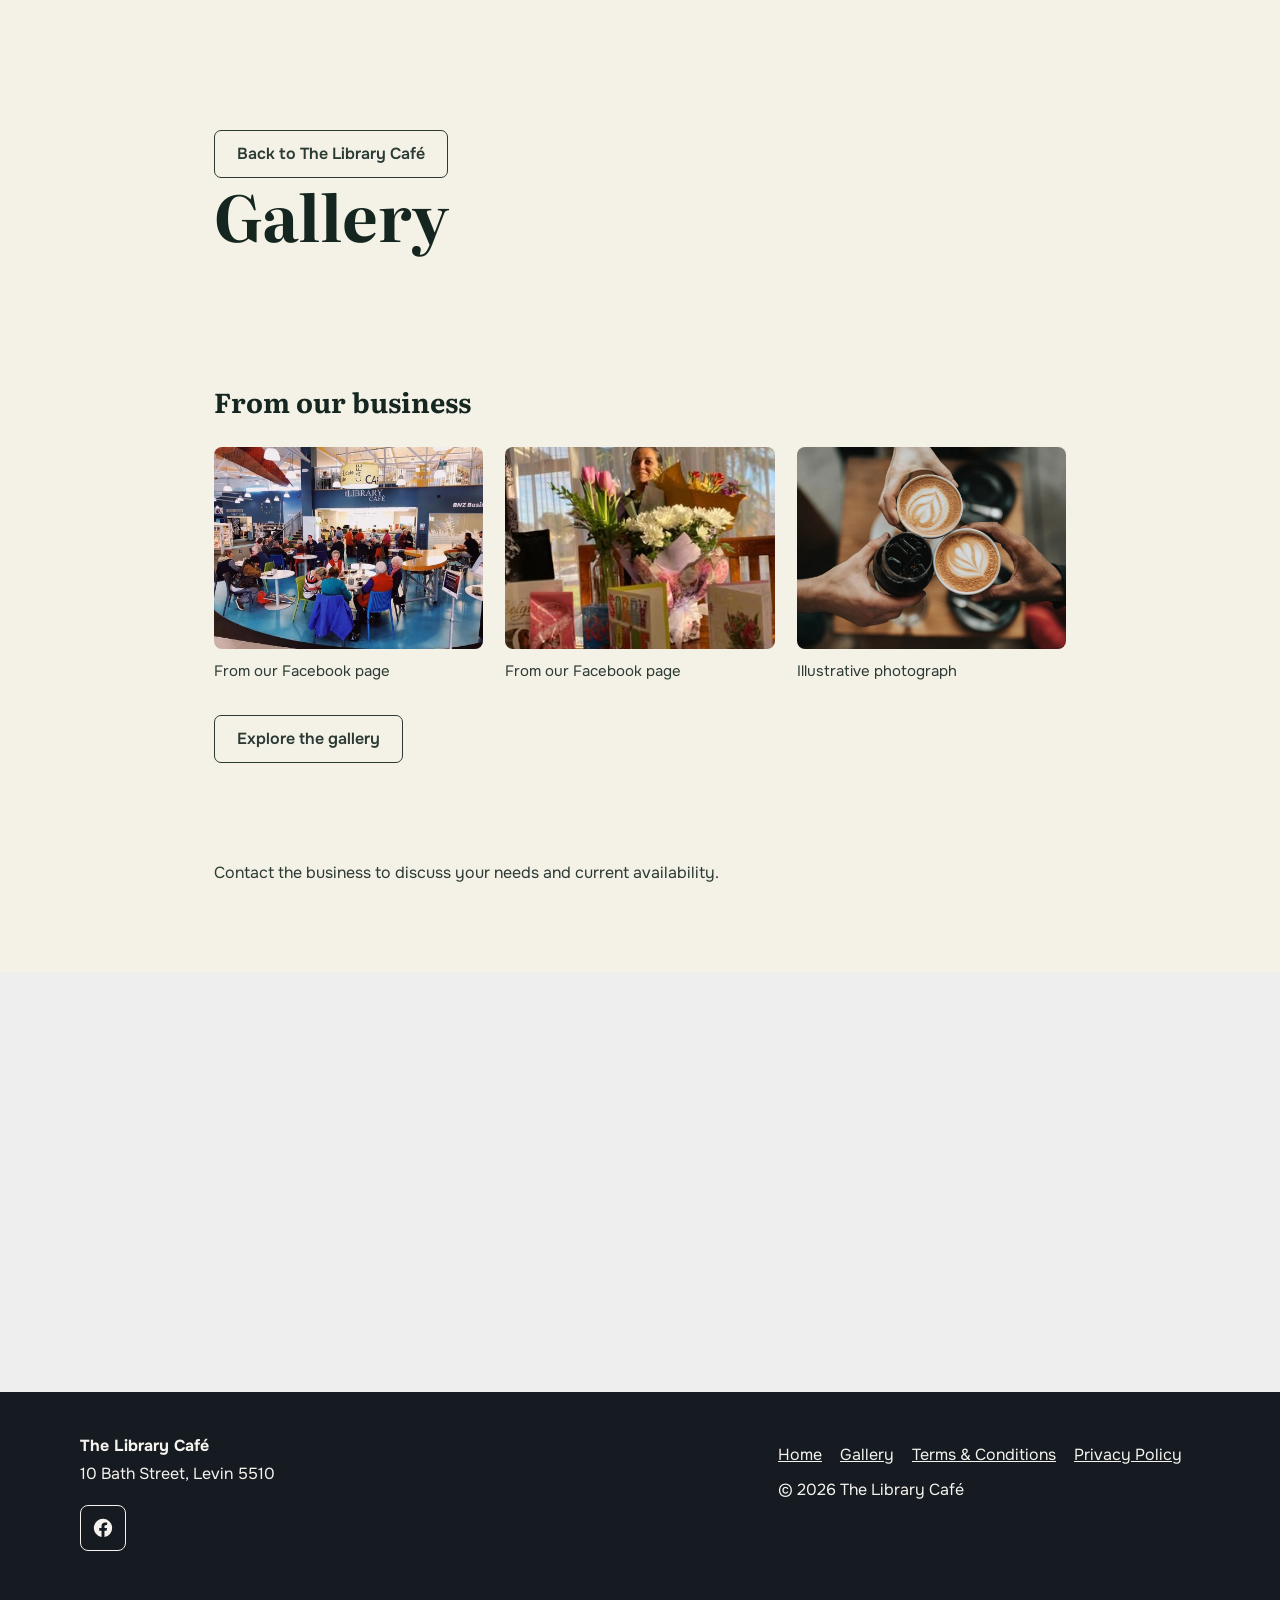
==== gallery.html @ 0cfc3287 "Refine website with verified reviews, local imagery and mobile checks" ====
<!DOCTYPE html>
<html lang="en-NZ"><head>
<meta charset="utf-8"/>
<meta content="width=device-width, initial-scale=1" name="viewport"/>
<title>Gallery | The Library Café</title>
<meta content="The Library Cafe inside Te Takere, 10 Bath Street, Levin. Espresso coffee, cabinet food, roast meals and a good place to catch up, Monday to Friday." name="description"/>
<meta content="The Library Cafe | Cafe, Levin" property="og:title"/>
<meta content="Espresso coffee, cabinet food and hot lunches inside Te Takere, in the heart of Levin's town centre." property="og:description"/>
<meta content="website" property="og:type"/>
<meta content="img/hero-coffee.jpg" property="og:image"/>
<link href="data:image/svg+xml,%3Csvg xmlns='http://www.w3.org/2000/svg' viewBox='0 0 64 64'%3E%3Crect width='64' height='64' rx='14' fill='%231d3b30'/%3E%3Ctext x='32' y='45' font-family='Georgia,serif' font-size='38' fill='%23c98f2d' text-anchor='middle'%3EL%3C/text%3E%3C/svg%3E" rel="icon"/>
<link href="https://fonts.googleapis.com" rel="preconnect"/>
<link crossorigin="" href="https://fonts.gstatic.com" rel="preconnect"/>
<link href="https://fonts.googleapis.com/css2?family=Literata:opsz,wght@7..72,400;7..72,500;7..72,600;7..72,700&amp;family=Onest:wght@400;500;600;700&amp;display=swap" rel="stylesheet"/>
<link href="styles.css" rel="stylesheet"/></head><body><main class="verified-legal"><a class="verified-button" href="index.html">Back to The Library Café</a><h1>Gallery</h1><section class="verified-section verified-gallery" id="gallery"><div class="verified-wrap"><h2>From our business</h2><div class="verified-grid"><figure><img alt="The Library Café — business photograph" decoding="async" height="718" loading="lazy" sizes="(max-width: 767px) 100vw, 50vw" src="img/business-1.jpg" srcset="img/business-1-480.webp 480w, img/business-1-960.webp 960w, img/business-1.jpg 960w" width="960"/><figcaption>From our Facebook page</figcaption></figure><figure><img alt="The Library Café — business photograph" decoding="async" height="315" loading="lazy" src="img/business-4.jpg" width="315"/><figcaption>From our Facebook page</figcaption></figure><figure><img alt="The Library Café — service illustration" decoding="async" height="900" loading="lazy" sizes="(max-width: 767px) 100vw, 50vw" src="img/card-espresso.jpg" srcset="img/card-espresso-480.webp 480w, img/card-espresso-960.webp 960w, img/card-espresso.jpg 1200w" width="1200"/><figcaption>Illustrative photograph</figcaption></figure></div><a class="verified-button" href="gallery.html">Explore the gallery</a></div></section><p>Contact the business to discuss your needs and current availability.</p></main><section aria-label="Business location" class="verified-map"><div class="verified-wrap"><iframe allowfullscreen="" loading="lazy" referrerpolicy="no-referrer-when-downgrade" src="https://www.google.com/maps?q=The%20Library%20Caf%C3%A9%2010%20Bath%20Street%2C%20Levin%205510&amp;output=embed" title="Map of The Library Café, 10 Bath Street, Levin 5510"></iframe></div></section><footer class="verified-footer"><div class="verified-wrap"><div><strong>The Library Café</strong><p>10 Bath Street, Levin 5510</p><div class="verified-socials"><a aria-label="The Library Café on Facebook" href="https://www.facebook.com/thelibrarycafelevin/" rel="noopener" target="_blank"><svg aria-hidden="true" fill="currentColor" viewBox="0 0 24 24"><path d="M22 12a10 10 0 1 0-11.6 9.9v-7H7.9V12h2.5V9.8c0-2.5 1.5-3.9 3.8-3.9 1.1 0 2.3.2 2.3.2v2.5h-1.3c-1.2 0-1.6.8-1.6 1.6V12h2.8l-.5 2.9h-2.3v7A10 10 0 0 0 22 12Z"></path></svg></a></div></div><div><a href="index.html">Home</a><a href="gallery.html">Gallery</a><a href="/terms.html">Terms &amp; Conditions</a><a href="/privacy.html">Privacy Policy</a><p>© 2026 The Library Café</p></div></div></footer><script defer="" src="site.js"></script></body></html>
---- styles.css ----
:root{
  --ink:#14261f;
  --pine:#1d3b30;
  --pine-2:#24493c;
  --bone:#f4f1e7;
  --card:#fbf9f2;
  --amber:#c98f2d;
  --amber-bright:#e8b658;
  --amber-deep:#8a5f16;
  --text:#2b3a33;
  --text-soft:#5c6b63;
  --on-dark:#ece9dc;
  --on-dark-soft:#b9c2b9;
  --line:rgba(29,59,48,.14);
  --line-dark:rgba(236,233,220,.16);
  --radius:14px;
  --ease:cubic-bezier(.16,1,.3,1);
}
*{margin:0;padding:0;box-sizing:border-box}
html{scroll-behavior:smooth}
body{font-family:'Onest',sans-serif;color:var(--text);background:var(--bone);line-height:1.7;font-size:16px;overflow-x:hidden}
img{max-width:100%;display:block;image-orientation:from-image}
h1,h2,h3{font-family:'Literata',serif;color:var(--ink);line-height:1.15}
a{color:inherit}
::selection{background:var(--amber);color:var(--ink)}
:focus-visible{outline:2px solid var(--amber);outline-offset:3px}

/* Intro overlay */
#intro{position:fixed;inset:0;background:var(--pine);z-index:200;display:flex;align-items:center;justify-content:center;transition:opacity .7s var(--ease),visibility .7s}
#intro.gone{opacity:0;visibility:hidden}
#intro .mark{font-family:'Literata',serif;color:var(--on-dark);font-size:1.5rem;letter-spacing:.02em;opacity:0;animation:introIn 1s var(--ease) .15s forwards}
#intro .mark em{font-style:italic;color:var(--amber-bright)}
@keyframes introIn{from{opacity:0;transform:translateY(14px)}to{opacity:1;transform:translateY(0)}}

/* Nav */
header{position:fixed;top:0;left:0;right:0;z-index:100;background:rgba(20,38,31,.82);backdrop-filter:blur(12px);-webkit-backdrop-filter:blur(12px);border-bottom:1px solid var(--line-dark)}
.nav{max-width:1160px;margin:0 auto;padding:0 20px;height:68px;display:flex;align-items:center;justify-content:space-between;gap:16px}
.logo{font-family:'Literata',serif;font-weight:600;font-size:1.18rem;color:var(--on-dark);text-decoration:none;letter-spacing:.01em;white-space:nowrap}
.logo em{font-style:italic;color:var(--amber-bright)}
.nav-links{display:flex;align-items:center;gap:26px;list-style:none}
.nav-links a{color:var(--on-dark-soft);text-decoration:none;font-size:.92rem;font-weight:500;transition:color .25s}
.nav-links a:hover{color:#fff}
.nav-phone{display:inline-flex;align-items:center;gap:8px;height:40px;padding:0 16px;border:1px solid var(--line-dark);border-radius:999px;color:var(--on-dark);text-decoration:none;font-weight:600;font-size:.9rem;line-height:1;transition:background .25s,border-color .25s}
.nav-phone:hover{background:var(--amber);border-color:var(--amber);color:var(--ink)}
.nav-phone svg{width:15px;height:15px;flex:none}
#menu-btn{display:none;background:none;border:1px solid var(--line-dark);border-radius:10px;width:44px;height:44px;color:var(--on-dark);cursor:pointer;align-items:center;justify-content:center}
#menu-btn svg{width:20px;height:20px}
#mobile-menu{display:none;background:rgba(20,38,31,.97);border-top:1px solid var(--line-dark);padding:10px 20px 22px}
#mobile-menu.open{display:block}
#mobile-menu a{display:block;padding:13px 4px;color:var(--on-dark);text-decoration:none;font-weight:500;border-bottom:1px solid var(--line-dark)}
#mobile-menu .m-call{margin-top:16px;display:flex;align-items:center;justify-content:center;gap:9px;background:var(--amber);color:var(--ink);border-radius:999px;height:48px;font-weight:700;border-bottom:none}
#mobile-menu .m-call svg{width:16px;height:16px}

/* Hero */
.hero{position:relative;min-height:100dvh;background:var(--pine);display:flex;align-items:center;overflow:hidden}
.hero-slides{position:absolute;inset:0}
.hero-slide{position:absolute;inset:0;background-size:cover;background-position:center;opacity:0;transition:opacity 1.6s ease}
.hero-slide.on{opacity:1}
.hero-scrim{position:absolute;inset:0;background:linear-gradient(180deg,rgba(20,38,31,.72) 0%,rgba(20,38,31,.5) 45%,rgba(20,38,31,.78) 100%)}
.hero-inner{position:relative;z-index:2;max-width:1160px;margin:0 auto;padding:120px 20px 70px;width:100%}
.hero-eyebrow{display:inline-flex;align-items:center;gap:9px;color:var(--amber-bright);font-size:.82rem;font-weight:700;letter-spacing:.14em;text-transform:uppercase;margin-bottom:20px}
.hero-eyebrow svg{width:14px;height:14px}
.hero h1{font-size:clamp(2.5rem,6vw,4.1rem);color:#fff;font-weight:600;max-width:15ch;margin-bottom:20px}
.hero h1 em{font-style:italic;color:var(--amber-bright);line-height:1.15;display:inline-block;padding-bottom:.08em}
.hero p{color:var(--on-dark);max-width:44ch;font-size:1.08rem;margin-bottom:32px}
.hero-ctas{display:flex;gap:14px;flex-wrap:wrap;margin-bottom:40px}
.btn{display:inline-flex;align-items:center;justify-content:center;gap:9px;height:52px;padding:0 28px;border-radius:999px;font-weight:700;font-size:.98rem;text-decoration:none;line-height:1;transition:transform .25s var(--ease),background .25s,color .25s;cursor:pointer;border:none;font-family:inherit}
.btn svg{width:16px;height:16px;flex:none}
.btn:active{transform:scale(.98)}
.btn-amber{background:var(--amber);color:var(--ink)}
.btn-amber:hover{background:#d89c38}
.btn-ghost{background:rgba(236,233,220,.1);color:#fff;border:1px solid rgba(236,233,220,.4);backdrop-filter:blur(6px)}
.btn-ghost:hover{background:rgba(236,233,220,.2)}
.hero-review{max-width:430px;background:rgba(20,38,31,.6);border:1px solid rgba(236,233,220,.22);border-radius:var(--radius);padding:18px 22px;backdrop-filter:blur(10px);-webkit-backdrop-filter:blur(10px)}
.hero-review .stars{color:var(--amber);display:flex;gap:3px;margin-bottom:8px}
.hero-review .stars svg{width:15px;height:15px}
.hq{min-height:76px}
.hq blockquote{color:var(--on-dark);font-size:.95rem;line-height:1.55;font-style:italic;transition:opacity .5s ease}
.hq cite{display:block;margin-top:7px;color:#cfd6cc;font-size:.82rem;font-style:normal;font-weight:600}
.hq .tag{display:inline-block;margin-left:8px;font-size:.74rem;font-weight:700;letter-spacing:.06em;text-transform:uppercase;color:var(--amber-bright);border:1px solid rgba(226,172,69,.55);border-radius:999px;padding:1px 8px;vertical-align:1px}

/* Sections */
section{padding:96px 0}
.wrap{max-width:1160px;margin:0 auto;padding:0 20px}
.sec-head{max-width:640px;margin-bottom:52px}
.sec-head h2{font-size:clamp(1.9rem,4vw,2.7rem);font-weight:600;margin-bottom:14px}
.sec-head p{color:var(--text-soft);font-size:1.04rem}
.reveal{opacity:0;transform:translateY(26px);transition:opacity .8s var(--ease),transform .8s var(--ease)}
.reveal.in{opacity:1;transform:none}

/* Services */
.svc-grid{display:grid;grid-template-columns:repeat(3,1fr);gap:26px}
.svc{background:var(--card);border:1px solid var(--line);border-radius:var(--radius);overflow:hidden;transition:transform .35s var(--ease),box-shadow .35s var(--ease)}
.svc:hover{transform:translateY(-6px);box-shadow:0 18px 40px -18px rgba(29,59,48,.35)}
.svc-img{aspect-ratio:4/3;overflow:hidden}
.svc-img img{width:100%;height:100%;object-fit:cover;filter:saturate(.85) contrast(1.05);transition:transform .6s var(--ease)}
.svc:hover .svc-img img{transform:scale(1.05)}
.svc-body{padding:22px 24px 26px}
.svc-label{display:inline-flex;align-items:center;gap:7px;font-size:.72rem;font-weight:700;letter-spacing:.13em;text-transform:uppercase;color:var(--amber-deep);margin-bottom:9px}
.svc-label svg{width:14px;height:14px}
.svc h3{font-size:1.22rem;font-weight:600;margin-bottom:8px}
.svc p{color:var(--text-soft);font-size:.94rem;line-height:1.65}

/* About */
.about{background:var(--card);border-top:1px solid var(--line);border-bottom:1px solid var(--line)}
.about-grid{display:grid;grid-template-columns:1fr 1fr;gap:60px;align-items:center}
.about-photo{position:relative}
.about-photo img{aspect-ratio:4/3;object-fit:cover;width:100%;border-radius:var(--radius);filter:saturate(.85) contrast(1.05)}
.about-tag{position:absolute;left:18px;bottom:18px;background:var(--pine);color:var(--on-dark);font-size:.8rem;font-weight:600;padding:9px 16px;border-radius:10px;letter-spacing:.03em}
.about-copy h2{font-size:clamp(1.9rem,4vw,2.6rem);font-weight:600;margin-bottom:18px}
.about-copy p{color:var(--text-soft);margin-bottom:16px}
.about-list{list-style:none;margin-top:24px;display:grid;gap:13px}
.about-list li{display:flex;gap:12px;align-items:flex-start;font-weight:600;color:var(--ink)}
.about-list svg{width:20px;height:20px;color:var(--amber-deep);flex:none;margin-top:3px}

/* Crew */
.crew{background:var(--pine)}
.crew .sec-head h2{color:#fff}
.crew .sec-head p{color:var(--on-dark-soft)}
.crew-badge{display:inline-block;font-size:.74rem;font-weight:700;letter-spacing:.12em;text-transform:uppercase;color:var(--amber-bright);border:1px solid rgba(226,172,69,.5);border-radius:999px;padding:4px 13px;margin-bottom:16px}
.crew-grid{display:grid;grid-template-columns:repeat(3,1fr);gap:26px}
.crew-card{background:var(--pine-2);border:1px solid var(--line-dark);border-radius:var(--radius);padding:34px 26px;text-align:center;transition:transform .35s var(--ease)}
.crew-card:hover{transform:translateY(-5px)}
.avatar{width:84px;height:84px;border-radius:50%;background:var(--ink);border:2px solid var(--amber);color:var(--amber-bright);font-family:'Literata',serif;font-size:1.5rem;font-weight:600;display:flex;align-items:center;justify-content:center;margin:0 auto 18px}
.crew-card h3{color:#fff;font-size:1.12rem;font-weight:600;margin-bottom:8px}
.crew-card p{color:var(--on-dark-soft);font-size:.92rem;line-height:1.6}

/* Reviews */
.rev-grid{display:grid;grid-template-columns:repeat(3,1fr);gap:26px;margin-bottom:40px}
.rev-card{background:var(--card);border:1px solid var(--line);border-radius:var(--radius);padding:28px;display:flex;flex-direction:column;gap:14px}
.rev-card .stars{color:var(--amber-deep);display:flex;gap:3px}
.rev-card .stars svg{width:16px;height:16px}
.rev-card blockquote{font-size:.97rem;line-height:1.65;color:var(--text);flex:1}
.rev-meta{display:flex;align-items:center;justify-content:space-between;gap:10px}
.rev-meta strong{color:var(--ink);font-size:.92rem}
.rev-meta span{font-size:.74rem;font-weight:700;letter-spacing:.06em;text-transform:uppercase;color:var(--amber-deep);border:1px solid rgba(138,95,22,.4);border-radius:999px;padding:2px 10px;white-space:nowrap}
.rev-cta{text-align:center}
.btn-pine{background:var(--pine);color:var(--on-dark)}
.btn-pine:hover{background:var(--pine-2)}

/* Review banner */
.banner{background:var(--ink);padding:70px 0}
.banner-inner{display:flex;align-items:center;justify-content:space-between;gap:30px;flex-wrap:wrap}
.banner h2{color:#fff;font-size:clamp(1.5rem,3.4vw,2.1rem);font-weight:600;max-width:24ch}
.banner h2 em{font-style:italic;color:var(--amber)}

/* Contact */
.contact-card{background:var(--card);border:1px solid var(--line);border-radius:calc(var(--radius) + 4px);overflow:hidden;display:grid;grid-template-columns:1fr 1fr;box-shadow:0 24px 60px -30px rgba(29,59,48,.3)}
.contact-map iframe{width:100%;height:100%;min-height:420px;border:0;display:block}
.contact-info{padding:40px 40px 44px;display:flex;flex-direction:column;gap:14px}
.contact-info h2{font-size:1.8rem;font-weight:600;margin-bottom:4px}
.contact-info>p{color:var(--text-soft);margin-bottom:8px}
.contact-btns{display:grid;gap:12px;margin-bottom:12px}
.contact-btns .btn{width:100%}
.c-row{display:flex;gap:13px;align-items:flex-start;font-size:.94rem;color:var(--text)}
.c-row svg{width:18px;height:18px;color:var(--amber-deep);flex:none;margin-top:4px}
.c-row strong{display:block;color:var(--ink);font-size:.86rem}
.c-row a{text-decoration:none;color:var(--text)}
.c-row a:hover{color:var(--amber-deep)}
.socials{display:flex;gap:12px;margin-top:10px}
.socials a{width:44px;height:44px;border:1px solid var(--line);border-radius:12px;display:flex;align-items:center;justify-content:center;color:var(--pine);transition:background .25s,color .25s,border-color .25s}
.socials a:hover{background:var(--pine);color:var(--on-dark);border-color:var(--pine)}
.socials svg{width:19px;height:19px}

/* Footer */
footer{background:var(--ink);color:var(--on-dark-soft);padding:56px 0 34px}
.foot-grid{display:flex;justify-content:space-between;gap:30px;flex-wrap:wrap;align-items:flex-start;margin-bottom:36px}
.foot-brand .logo{font-size:1.3rem}
.foot-brand p{max-width:34ch;font-size:.92rem;margin-top:12px}
.foot-links{display:flex;gap:26px;list-style:none;flex-wrap:wrap}
.foot-links a{color:var(--on-dark-soft);text-decoration:none;font-size:.92rem;transition:color .25s}
.foot-links a:hover{color:#fff}
footer .socials a{border-color:var(--line-dark);color:var(--on-dark)}
footer .socials a:hover{background:var(--amber);color:var(--ink);border-color:var(--amber)}
.foot-base{border-top:1px solid var(--line-dark);padding-top:22px;display:flex;justify-content:space-between;gap:14px;flex-wrap:wrap;font-size:.84rem}
.foot-base a{color:var(--on-dark-soft)}

/* Responsive */
@media (max-width:960px){
  .svc-grid,.crew-grid,.rev-grid{grid-template-columns:repeat(2,1fr)}
  .about-grid{gap:40px}
}
@media (max-width:768px){
  .nav-links{display:none}
  #menu-btn{display:flex}
  .nav-phone{display:none}
  .about-grid,.contact-card{grid-template-columns:1fr}
  .contact-map{order:2}
  .contact-map iframe{min-height:300px}
  .contact-info{order:1;padding:30px 24px 34px}
  section{padding:70px 0}
}
@media (max-width:600px){
  .svc-grid,.crew-grid,.rev-grid{grid-template-columns:1fr}
  .hero-inner{padding:110px 20px 60px}
  .hero-ctas .btn{width:100%}
  .banner-inner{justify-content:center;text-align:center}
}
@media (prefers-reduced-motion:reduce){
  html{scroll-behavior:auto}
  *,*::before,*::after{animation-duration:.01ms !important;transition-duration:.01ms !important}
  .reveal{opacity:1;transform:none}
}

/* Verified content and accessible responsive refinements */
html{scroll-padding-top:90px}body{font-size:16px}img{max-width:100%;border-radius:8px}a,button{touch-action:manipulation}a:focus-visible,button:focus-visible,[tabindex]:focus-visible{outline:3px solid #deaa53;outline-offset:5px}.reveal{opacity:1!important;transform:none!important}.hero{background:#151b20;animation:pageEnter .8s ease both}.hero h1{max-width:22ch}.hero .verified-rating{display:inline-flex;gap:10px;flex-wrap:wrap;align-items:center;margin-top:22px;padding:13px 16px;color:white;background:#1119;border:1px solid #fff5;backdrop-filter:blur(12px);border-radius:10px;text-decoration:none;font-size:16px;max-width:100%}.verified-stars{display:flex;gap:3px;color:#bd852b}.verified-stars svg{width:18px;height:18px;flex:none}.hero .verified-stars{color:#ffd080}.verified-section{padding:80px 24px;background:#f5f3ee;color:#202620}.verified-wrap{max-width:1120px;margin:auto}.verified-section h2{font-size:clamp(2rem,5vw,3.2rem);margin:0 0 16px}.verified-section p{margin:12px 0;line-height:1.7}.verified-grid{display:grid;grid-template-columns:repeat(3,minmax(0,1fr));gap:22px;margin:30px 0}.verified-card{background:white;color:#232323;border:1px solid #20262022;border-radius:10px;padding:26px;min-width:0}.verified-card blockquote{margin:20px 0;font-size:18px;line-height:1.6}.verified-card small{display:block;font-size:14px;color:#555;margin-top:5px}.verified-actions{display:flex;gap:12px;flex-wrap:wrap}.verified-button{display:inline-flex;align-items:center;justify-content:center;min-height:48px;padding:12px 22px;border:1px solid currentColor;border-radius:7px;text-decoration:none;font-weight:600;line-height:1.4;max-width:100%;text-align:center}.verified-button.primary{background:#242c29;color:white;border-color:#242c29}.verified-socials{display:flex;flex-wrap:wrap;gap:12px;margin:18px 0}.verified-socials a{width:46px;height:46px;display:flex;align-items:center;justify-content:center;border:1px solid currentColor;border-radius:8px}.verified-socials svg{width:22px;height:22px}.verified-gallery img{width:100%;height:auto;aspect-ratio:4/3;object-fit:cover;display:block}.verified-gallery figure{margin:0;min-width:0}.verified-gallery figcaption{font-size:15px;margin-top:10px}.verified-map{padding:24px;background:#eee}.verified-map iframe{display:block;width:100%;height:360px;border:0;border-radius:12px}.verified-legal{max-width:900px;margin:auto;padding:130px 24px 70px;min-height:65vh}.verified-legal h1{font-size:clamp(2.3rem,7vw,4rem);margin:0 0 24px}.verified-legal h2{font-size:1.7rem;margin:30px 0 12px}.verified-legal p{margin:16px 0}.verified-footer{padding:40px 24px;background:#151b20;color:#f5f3ee}.verified-footer .verified-wrap{display:flex;justify-content:space-between;flex-wrap:wrap;gap:24px}.verified-footer a{display:inline-flex;align-items:center;min-height:44px;margin-right:18px}.verified-footer .verified-socials a{margin:0}.verified-footer p{max-width:42ch}.slide-control{position:absolute;bottom:16px;right:20px;z-index:4;min-height:44px;padding:8px 14px;background:#111a;border:1px solid #fff7;border-radius:6px;color:white;font:inherit}.hero-slide img,.hero .slides img{border-radius:0;width:100%;height:100%;object-fit:cover}.hero-slide{transition:opacity 1.2s ease!important}.hero .hero-bg{background:none!important}.hero .hero-bg img{position:absolute;inset:0;width:100%;height:100%;object-fit:cover;border-radius:0;opacity:0;transition:opacity 1.2s}.hero .hero-bg img.on{opacity:1}.hero .hero-bg:after{content:'';position:absolute;inset:0;background:#10101999}.service-card>img{width:100%;aspect-ratio:3/2;object-fit:cover;margin-bottom:18px}.verified-logo{width:80px;height:80px;object-fit:contain;margin-bottom:18px}.nav-call{min-width:44px;min-height:44px}button{min-width:44px;min-height:44px}.verified-mobile-call{display:none}@keyframes pageEnter{from{opacity:0;transform:translateY(12px)}to{opacity:1;transform:none}}@media(max-width:767px){.verified-grid{grid-template-columns:1fr}.verified-section{padding:56px 20px}.hero h1{font-size:clamp(2.1rem,9vw,3rem)!important;line-height:1.08!important}.hero{min-height:760px!important;padding-top:0!important}.hero-content,.hero-inner,.hero-in{padding-top:110px!important;padding-bottom:90px!important}.hero p{font-size:16px!important}.hero .verified-rating{margin-top:16px}.hero-grid{grid-template-columns:1fr!important}.verified-map{padding:20px}.verified-mobile-call{display:inline-flex;align-items:center;justify-content:center;min-height:44px;padding:8px 12px;text-decoration:none;font-weight:600}.hero-scroll{display:none}.verified-actions .verified-button{width:100%}.hero-ctas,.hero-actions,.cta-row{gap:10px!important}.hero .btn,.hero .btn-primary,.hero .btn-outline{min-height:46px!important;padding:12px 16px!important}.hero .lead,.hero .lede,.hero .hero-sub{margin:14px 0 20px!important}}@media(prefers-reduced-motion:reduce){*,*:before,*:after{animation:none!important;transition:none!important;scroll-behavior:auto!important}#intro{display:none!important}}

.verified-mobile-call{color:inherit}.hero .verified-rating{line-height:1.5} .verified-legal>.verified-section{padding-left:0;padding-right:0} .verified-legal .verified-grid{grid-template-columns:repeat(auto-fit,minmax(min(100%,220px),1fr))}

.verified-mobile-call{color:#fff;background:#202b26;border-radius:6px;white-space:nowrap}.verified-legal{animation:pageEnter .8s ease both}.verified-legal section{background:transparent;color:inherit}.verified-footer a{overflow-wrap:anywhere}.verified-map{padding-top:30px;padding-bottom:30px}#intro{animation:hideIntro 0s 1.4s forwards}@keyframes hideIntro{to{visibility:hidden;opacity:0}}
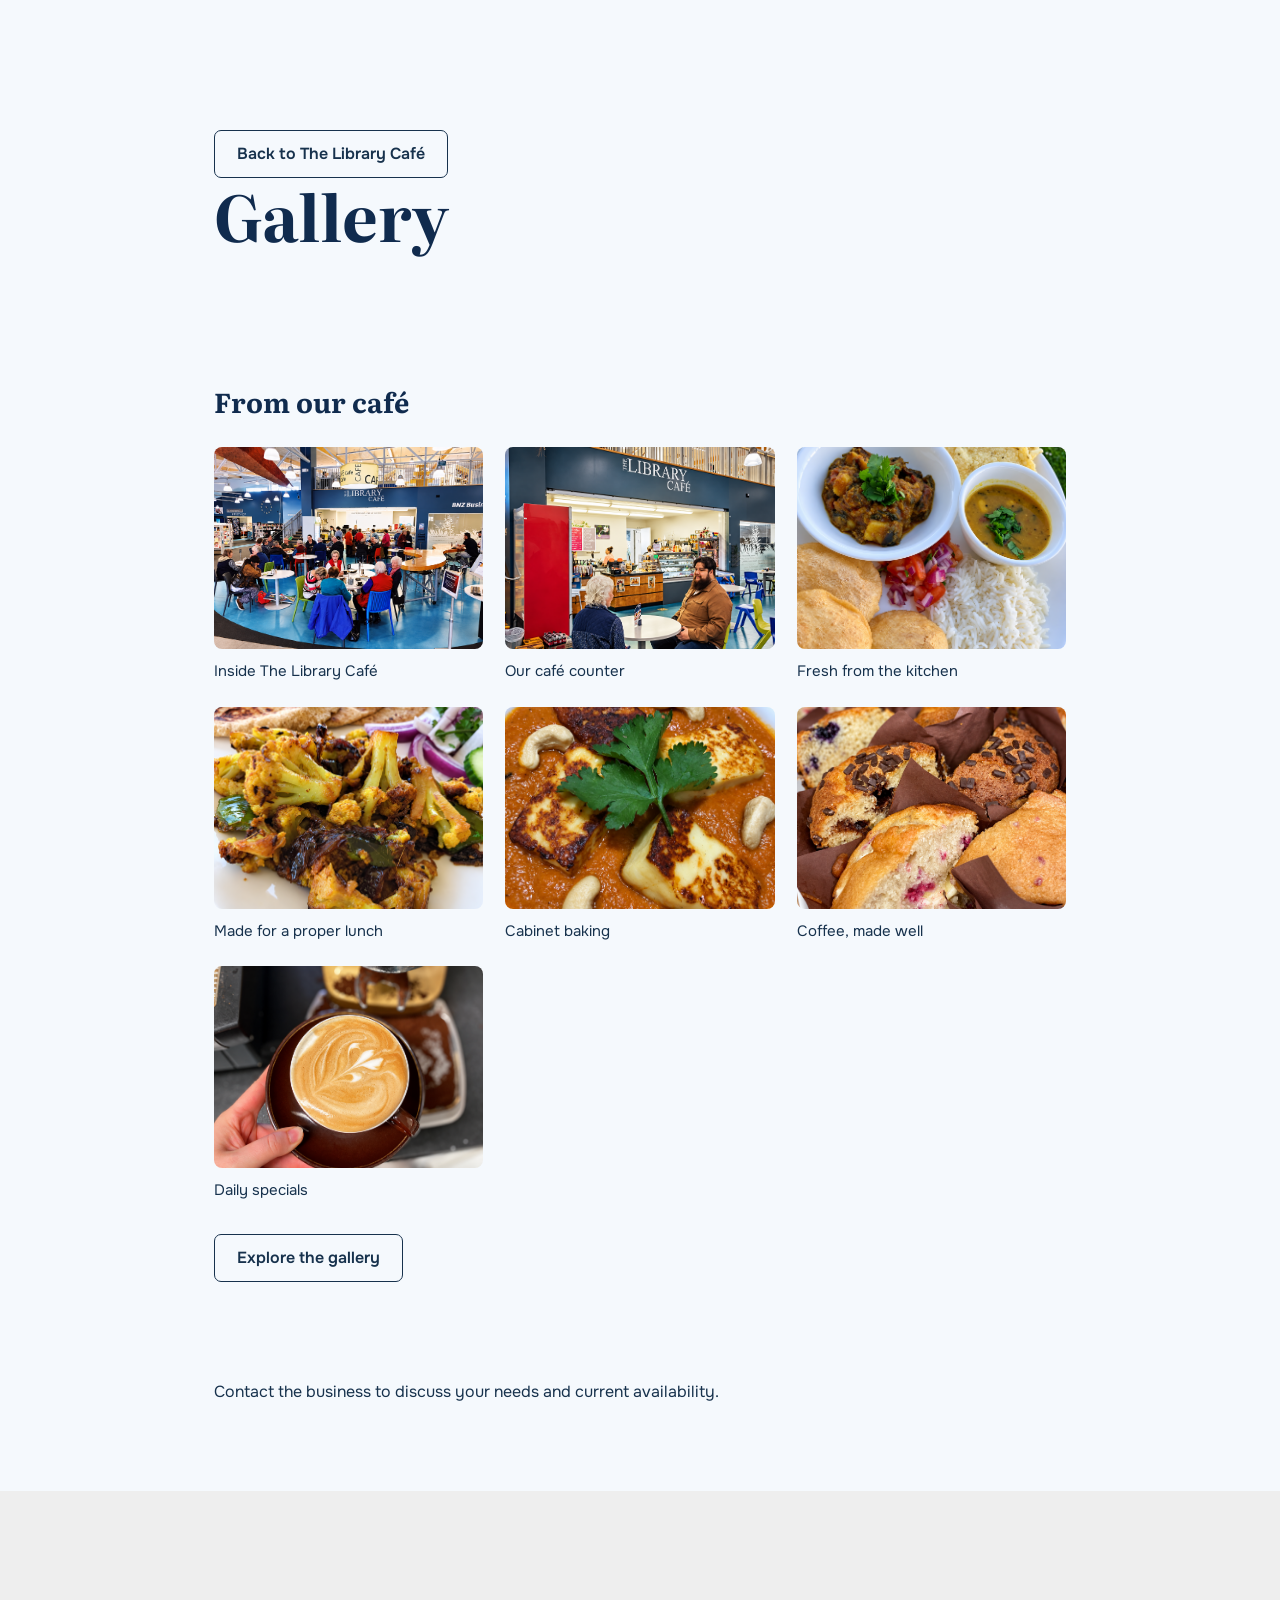
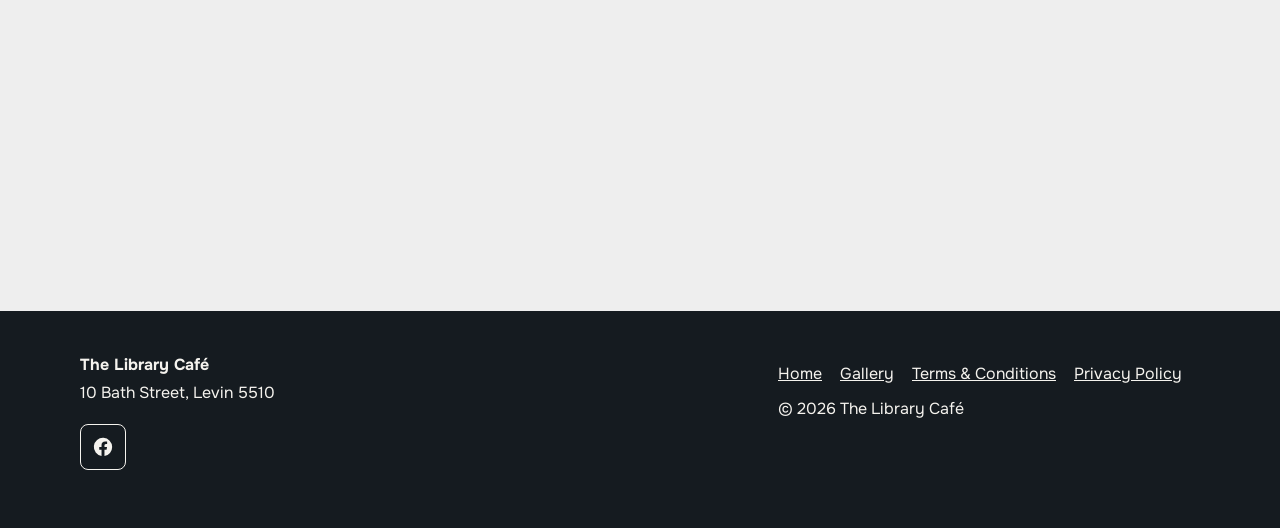
==== commit f761c446: "Backup sync: local changes Co-Authored-By: Claude Opus 5.5 <noreply@anthropic.com>" ====
--- a/gallery.html
+++ b/gallery.html
@@ -7,9 +7,9 @@
 <meta content="The Library Cafe | Cafe, Levin" property="og:title"/>
 <meta content="Espresso coffee, cabinet food and hot lunches inside Te Takere, in the heart of Levin's town centre." property="og:description"/>
 <meta content="website" property="og:type"/>
-<meta content="img/hero-coffee.jpg" property="og:image"/>
+<meta content="img/coffee-latte.jpg" property="og:image"/>
 <link href="data:image/svg+xml,%3Csvg xmlns='http://www.w3.org/2000/svg' viewBox='0 0 64 64'%3E%3Crect width='64' height='64' rx='14' fill='%231d3b30'/%3E%3Ctext x='32' y='45' font-family='Georgia,serif' font-size='38' fill='%23c98f2d' text-anchor='middle'%3EL%3C/text%3E%3C/svg%3E" rel="icon"/>
 <link href="https://fonts.googleapis.com" rel="preconnect"/>
 <link crossorigin="" href="https://fonts.gstatic.com" rel="preconnect"/>
 <link href="https://fonts.googleapis.com/css2?family=Literata:opsz,wght@7..72,400;7..72,500;7..72,600;7..72,700&amp;family=Onest:wght@400;500;600;700&amp;display=swap" rel="stylesheet"/>
-<link href="styles.css" rel="stylesheet"/></head><body><main class="verified-legal"><a class="verified-button" href="index.html">Back to The Library Café</a><h1>Gallery</h1><section class="verified-section verified-gallery" id="gallery"><div class="verified-wrap"><h2>From our business</h2><div class="verified-grid"><figure><img alt="The Library Café — business photograph" decoding="async" height="718" loading="lazy" sizes="(max-width: 767px) 100vw, 50vw" src="img/business-1.jpg" srcset="img/business-1-480.webp 480w, img/business-1-960.webp 960w, img/business-1.jpg 960w" width="960"/><figcaption>From our Facebook page</figcaption></figure><figure><img alt="The Library Café — business photograph" decoding="async" height="315" loading="lazy" src="img/business-4.jpg" width="315"/><figcaption>From our Facebook page</figcaption></figure><figure><img alt="The Library Café — service illustration" decoding="async" height="900" loading="lazy" sizes="(max-width: 767px) 100vw, 50vw" src="img/card-espresso.jpg" srcset="img/card-espresso-480.webp 480w, img/card-espresso-960.webp 960w, img/card-espresso.jpg 1200w" width="1200"/><figcaption>Illustrative photograph</figcaption></figure></div><a class="verified-button" href="gallery.html">Explore the gallery</a></div></section><p>Contact the business to discuss your needs and current availability.</p></main><section aria-label="Business location" class="verified-map"><div class="verified-wrap"><iframe allowfullscreen="" loading="lazy" referrerpolicy="no-referrer-when-downgrade" src="https://www.google.com/maps?q=The%20Library%20Caf%C3%A9%2010%20Bath%20Street%2C%20Levin%205510&amp;output=embed" title="Map of The Library Café, 10 Bath Street, Levin 5510"></iframe></div></section><footer class="verified-footer"><div class="verified-wrap"><div><strong>The Library Café</strong><p>10 Bath Street, Levin 5510</p><div class="verified-socials"><a aria-label="The Library Café on Facebook" href="https://www.facebook.com/thelibrarycafelevin/" rel="noopener" target="_blank"><svg aria-hidden="true" fill="currentColor" viewBox="0 0 24 24"><path d="M22 12a10 10 0 1 0-11.6 9.9v-7H7.9V12h2.5V9.8c0-2.5 1.5-3.9 3.8-3.9 1.1 0 2.3.2 2.3.2v2.5h-1.3c-1.2 0-1.6.8-1.6 1.6V12h2.8l-.5 2.9h-2.3v7A10 10 0 0 0 22 12Z"></path></svg></a></div></div><div><a href="index.html">Home</a><a href="gallery.html">Gallery</a><a href="/terms.html">Terms &amp; Conditions</a><a href="/privacy.html">Privacy Policy</a><p>© 2026 The Library Café</p></div></div></footer><script defer="" src="site.js"></script></body></html>+<link href="styles.css" rel="stylesheet"/></head><body><main class="verified-legal"><a class="verified-button" href="index.html">Back to The Library Café</a><h1>Gallery</h1><section class="verified-section verified-gallery" id="gallery"><div class="verified-wrap"><h2>From our café</h2><div class="verified-grid"><figure><img alt="The Library Café dining area" loading="lazy" src="img/cafe-interior.jpg"/><figcaption>Inside The Library Café</figcaption></figure><figure><img alt="The Library Café counter and seating" loading="lazy" src="img/cafe-counter.jpg"/><figcaption>Our café counter</figcaption></figure><figure><img alt="Freshly prepared café dish" loading="lazy" src="img/dish-curry.jpg"/><figcaption>Fresh from the kitchen</figcaption></figure><figure><img alt="Café meal with roasted vegetables" loading="lazy" src="img/dish-roast.jpg"/><figcaption>Made for a proper lunch</figcaption></figure><figure><img alt="Fresh baked goods" loading="lazy" src="img/baked-goods.jpg"/><figcaption>Cabinet baking</figcaption></figure><figure><img alt="Latte coffee" loading="lazy" src="img/coffee-latte.jpg"/><figcaption>Coffee, made well</figcaption></figure><figure><img alt="Café dish with paneer and cashews" loading="lazy" src="img/dish-paneer.jpg"/><figcaption>Daily specials</figcaption></figure></div><a class="verified-button" href="gallery.html">Explore the gallery</a></div></section><p>Contact the business to discuss your needs and current availability.</p></main><section aria-label="Business location" class="verified-map"><div class="verified-wrap"><iframe allowfullscreen="" loading="lazy" referrerpolicy="no-referrer-when-downgrade" src="https://www.google.com/maps?q=The%20Library%20Caf%C3%A9%2010%20Bath%20Street%2C%20Levin%205510&amp;output=embed" title="Map of The Library Café, 10 Bath Street, Levin 5510"></iframe></div></section><footer class="verified-footer"><div class="verified-wrap"><div><strong>The Library Café</strong><p>10 Bath Street, Levin 5510</p><div class="verified-socials"><a aria-label="The Library Café on Facebook" href="https://www.facebook.com/thelibrarycafelevin/" rel="noopener" target="_blank"><svg aria-hidden="true" fill="currentColor" viewBox="0 0 24 24"><path d="M22 12a10 10 0 1 0-11.6 9.9v-7H7.9V12h2.5V9.8c0-2.5 1.5-3.9 3.8-3.9 1.1 0 2.3.2 2.3.2v2.5h-1.3c-1.2 0-1.6.8-1.6 1.6V12h2.8l-.5 2.9h-2.3v7A10 10 0 0 0 22 12Z"></path></svg></a></div></div><div><a href="index.html">Home</a><a href="gallery.html">Gallery</a><a href="/terms.html">Terms &amp; Conditions</a><a href="/privacy.html">Privacy Policy</a><p>© 2026 The Library Café</p></div></div></footer><script defer="" src="site.js"></script></body></html>
--- a/styles.css
+++ b/styles.css
@@ -1,18 +1,20 @@
+/* Let responsive CSS determine image height instead of HTML pixel dimensions. */
+img{height:auto}
 
 :root{
-  --ink:#14261f;
-  --pine:#1d3b30;
-  --pine-2:#24493c;
-  --bone:#f4f1e7;
-  --card:#fbf9f2;
-  --amber:#c98f2d;
-  --amber-bright:#e8b658;
-  --amber-deep:#8a5f16;
-  --text:#2b3a33;
-  --text-soft:#5c6b63;
-  --on-dark:#ece9dc;
-  --on-dark-soft:#b9c2b9;
-  --line:rgba(29,59,48,.14);
+  --ink:#102b4e;
+  --pine:#174c7a;
+  --pine-2:#1f5f91;
+  --bone:#f5f9fd;
+  --card:#ffffff;
+  --amber:#2d79b7;
+  --amber-bright:#9ed3ff;
+  --amber-deep:#1c5f93;
+  --text:#17324d;
+  --text-soft:#4f6f8c;
+  --on-dark:#eaf4ff;
+  --on-dark-soft:#aec5d8;
+  --line:rgba(23,76,122,.14);
   --line-dark:rgba(236,233,220,.16);
   --radius:14px;
   --ease:cubic-bezier(.16,1,.3,1);
@@ -34,7 +36,7 @@
 @keyframes introIn{from{opacity:0;transform:translateY(14px)}to{opacity:1;transform:translateY(0)}}
 
 /* Nav */
-header{position:fixed;top:0;left:0;right:0;z-index:100;background:rgba(20,38,31,.82);backdrop-filter:blur(12px);-webkit-backdrop-filter:blur(12px);border-bottom:1px solid var(--line-dark)}
+header{position:fixed;top:0;left:0;right:0;z-index:100;background:rgba(16,43,78,.82);backdrop-filter:blur(12px);-webkit-backdrop-filter:blur(12px);border-bottom:1px solid var(--line-dark)}
 .nav{max-width:1160px;margin:0 auto;padding:0 20px;height:68px;display:flex;align-items:center;justify-content:space-between;gap:16px}
 .logo{font-family:'Literata',serif;font-weight:600;font-size:1.18rem;color:var(--on-dark);text-decoration:none;letter-spacing:.01em;white-space:nowrap}
 .logo em{font-style:italic;color:var(--amber-bright)}
@@ -46,7 +48,7 @@
 .nav-phone svg{width:15px;height:15px;flex:none}
 #menu-btn{display:none;background:none;border:1px solid var(--line-dark);border-radius:10px;width:44px;height:44px;color:var(--on-dark);cursor:pointer;align-items:center;justify-content:center}
 #menu-btn svg{width:20px;height:20px}
-#mobile-menu{display:none;background:rgba(20,38,31,.97);border-top:1px solid var(--line-dark);padding:10px 20px 22px}
+#mobile-menu{display:none;background:rgba(16,43,78,.97);border-top:1px solid var(--line-dark);padding:10px 20px 22px}
 #mobile-menu.open{display:block}
 #mobile-menu a{display:block;padding:13px 4px;color:var(--on-dark);text-decoration:none;font-weight:500;border-bottom:1px solid var(--line-dark)}
 #mobile-menu .m-call{margin-top:16px;display:flex;align-items:center;justify-content:center;gap:9px;background:var(--amber);color:var(--ink);border-radius:999px;height:48px;font-weight:700;border-bottom:none}
@@ -57,7 +59,7 @@
 .hero-slides{position:absolute;inset:0}
 .hero-slide{position:absolute;inset:0;background-size:cover;background-position:center;opacity:0;transition:opacity 1.6s ease}
 .hero-slide.on{opacity:1}
-.hero-scrim{position:absolute;inset:0;background:linear-gradient(180deg,rgba(20,38,31,.72) 0%,rgba(20,38,31,.5) 45%,rgba(20,38,31,.78) 100%)}
+.hero-scrim{position:absolute;inset:0;background:linear-gradient(180deg,rgba(16,43,78,.72) 0%,rgba(16,43,78,.5) 45%,rgba(16,43,78,.78) 100%)}
 .hero-inner{position:relative;z-index:2;max-width:1160px;margin:0 auto;padding:120px 20px 70px;width:100%}
 .hero-eyebrow{display:inline-flex;align-items:center;gap:9px;color:var(--amber-bright);font-size:.82rem;font-weight:700;letter-spacing:.14em;text-transform:uppercase;margin-bottom:20px}
 .hero-eyebrow svg{width:14px;height:14px}
@@ -69,16 +71,16 @@
 .btn svg{width:16px;height:16px;flex:none}
 .btn:active{transform:scale(.98)}
 .btn-amber{background:var(--amber);color:var(--ink)}
-.btn-amber:hover{background:#d89c38}
+.btn-amber:hover{background:#4d93ca}
 .btn-ghost{background:rgba(236,233,220,.1);color:#fff;border:1px solid rgba(236,233,220,.4);backdrop-filter:blur(6px)}
 .btn-ghost:hover{background:rgba(236,233,220,.2)}
-.hero-review{max-width:430px;background:rgba(20,38,31,.6);border:1px solid rgba(236,233,220,.22);border-radius:var(--radius);padding:18px 22px;backdrop-filter:blur(10px);-webkit-backdrop-filter:blur(10px)}
+.hero-review{max-width:430px;background:rgba(16,43,78,.6);border:1px solid rgba(236,233,220,.22);border-radius:var(--radius);padding:18px 22px;backdrop-filter:blur(10px);-webkit-backdrop-filter:blur(10px)}
 .hero-review .stars{color:var(--amber);display:flex;gap:3px;margin-bottom:8px}
 .hero-review .stars svg{width:15px;height:15px}
 .hq{min-height:76px}
 .hq blockquote{color:var(--on-dark);font-size:.95rem;line-height:1.55;font-style:italic;transition:opacity .5s ease}
 .hq cite{display:block;margin-top:7px;color:#cfd6cc;font-size:.82rem;font-style:normal;font-weight:600}
-.hq .tag{display:inline-block;margin-left:8px;font-size:.74rem;font-weight:700;letter-spacing:.06em;text-transform:uppercase;color:var(--amber-bright);border:1px solid rgba(226,172,69,.55);border-radius:999px;padding:1px 8px;vertical-align:1px}
+.hq .tag{display:inline-block;margin-left:8px;font-size:.74rem;font-weight:700;letter-spacing:.06em;text-transform:uppercase;color:var(--amber-bright);border:1px solid rgba(158,211,255,.55);border-radius:999px;padding:1px 8px;vertical-align:1px}
 
 /* Sections */
 section{padding:96px 0}
@@ -92,7 +94,7 @@
 /* Services */
 .svc-grid{display:grid;grid-template-columns:repeat(3,1fr);gap:26px}
 .svc{background:var(--card);border:1px solid var(--line);border-radius:var(--radius);overflow:hidden;transition:transform .35s var(--ease),box-shadow .35s var(--ease)}
-.svc:hover{transform:translateY(-6px);box-shadow:0 18px 40px -18px rgba(29,59,48,.35)}
+.svc:hover{transform:translateY(-6px);box-shadow:0 18px 40px -18px rgba(23,76,122,.35)}
 .svc-img{aspect-ratio:4/3;overflow:hidden}
 .svc-img img{width:100%;height:100%;object-fit:cover;filter:saturate(.85) contrast(1.05);transition:transform .6s var(--ease)}
 .svc:hover .svc-img img{transform:scale(1.05)}
@@ -118,7 +120,7 @@
 .crew{background:var(--pine)}
 .crew .sec-head h2{color:#fff}
 .crew .sec-head p{color:var(--on-dark-soft)}
-.crew-badge{display:inline-block;font-size:.74rem;font-weight:700;letter-spacing:.12em;text-transform:uppercase;color:var(--amber-bright);border:1px solid rgba(226,172,69,.5);border-radius:999px;padding:4px 13px;margin-bottom:16px}
+.crew-badge{display:inline-block;font-size:.74rem;font-weight:700;letter-spacing:.12em;text-transform:uppercase;color:var(--amber-bright);border:1px solid rgba(158,211,255,.5);border-radius:999px;padding:4px 13px;margin-bottom:16px}
 .crew-grid{display:grid;grid-template-columns:repeat(3,1fr);gap:26px}
 .crew-card{background:var(--pine-2);border:1px solid var(--line-dark);border-radius:var(--radius);padding:34px 26px;text-align:center;transition:transform .35s var(--ease)}
 .crew-card:hover{transform:translateY(-5px)}
@@ -146,7 +148,7 @@
 .banner h2 em{font-style:italic;color:var(--amber)}
 
 /* Contact */
-.contact-card{background:var(--card);border:1px solid var(--line);border-radius:calc(var(--radius) + 4px);overflow:hidden;display:grid;grid-template-columns:1fr 1fr;box-shadow:0 24px 60px -30px rgba(29,59,48,.3)}
+.contact-card{background:var(--card);border:1px solid var(--line);border-radius:calc(var(--radius) + 4px);overflow:hidden;display:grid;grid-template-columns:1fr 1fr;box-shadow:0 24px 60px -30px rgba(23,76,122,.3)}
 .contact-map iframe{width:100%;height:100%;min-height:420px;border:0;display:block}
 .contact-info{padding:40px 40px 44px;display:flex;flex-direction:column;gap:14px}
 .contact-info h2{font-size:1.8rem;font-weight:600;margin-bottom:4px}
@@ -204,8 +206,18 @@
 }
 
 /* Verified content and accessible responsive refinements */
-html{scroll-padding-top:90px}body{font-size:16px}img{max-width:100%;border-radius:8px}a,button{touch-action:manipulation}a:focus-visible,button:focus-visible,[tabindex]:focus-visible{outline:3px solid #deaa53;outline-offset:5px}.reveal{opacity:1!important;transform:none!important}.hero{background:#151b20;animation:pageEnter .8s ease both}.hero h1{max-width:22ch}.hero .verified-rating{display:inline-flex;gap:10px;flex-wrap:wrap;align-items:center;margin-top:22px;padding:13px 16px;color:white;background:#1119;border:1px solid #fff5;backdrop-filter:blur(12px);border-radius:10px;text-decoration:none;font-size:16px;max-width:100%}.verified-stars{display:flex;gap:3px;color:#bd852b}.verified-stars svg{width:18px;height:18px;flex:none}.hero .verified-stars{color:#ffd080}.verified-section{padding:80px 24px;background:#f5f3ee;color:#202620}.verified-wrap{max-width:1120px;margin:auto}.verified-section h2{font-size:clamp(2rem,5vw,3.2rem);margin:0 0 16px}.verified-section p{margin:12px 0;line-height:1.7}.verified-grid{display:grid;grid-template-columns:repeat(3,minmax(0,1fr));gap:22px;margin:30px 0}.verified-card{background:white;color:#232323;border:1px solid #20262022;border-radius:10px;padding:26px;min-width:0}.verified-card blockquote{margin:20px 0;font-size:18px;line-height:1.6}.verified-card small{display:block;font-size:14px;color:#555;margin-top:5px}.verified-actions{display:flex;gap:12px;flex-wrap:wrap}.verified-button{display:inline-flex;align-items:center;justify-content:center;min-height:48px;padding:12px 22px;border:1px solid currentColor;border-radius:7px;text-decoration:none;font-weight:600;line-height:1.4;max-width:100%;text-align:center}.verified-button.primary{background:#242c29;color:white;border-color:#242c29}.verified-socials{display:flex;flex-wrap:wrap;gap:12px;margin:18px 0}.verified-socials a{width:46px;height:46px;display:flex;align-items:center;justify-content:center;border:1px solid currentColor;border-radius:8px}.verified-socials svg{width:22px;height:22px}.verified-gallery img{width:100%;height:auto;aspect-ratio:4/3;object-fit:cover;display:block}.verified-gallery figure{margin:0;min-width:0}.verified-gallery figcaption{font-size:15px;margin-top:10px}.verified-map{padding:24px;background:#eee}.verified-map iframe{display:block;width:100%;height:360px;border:0;border-radius:12px}.verified-legal{max-width:900px;margin:auto;padding:130px 24px 70px;min-height:65vh}.verified-legal h1{font-size:clamp(2.3rem,7vw,4rem);margin:0 0 24px}.verified-legal h2{font-size:1.7rem;margin:30px 0 12px}.verified-legal p{margin:16px 0}.verified-footer{padding:40px 24px;background:#151b20;color:#f5f3ee}.verified-footer .verified-wrap{display:flex;justify-content:space-between;flex-wrap:wrap;gap:24px}.verified-footer a{display:inline-flex;align-items:center;min-height:44px;margin-right:18px}.verified-footer .verified-socials a{margin:0}.verified-footer p{max-width:42ch}.slide-control{position:absolute;bottom:16px;right:20px;z-index:4;min-height:44px;padding:8px 14px;background:#111a;border:1px solid #fff7;border-radius:6px;color:white;font:inherit}.hero-slide img,.hero .slides img{border-radius:0;width:100%;height:100%;object-fit:cover}.hero-slide{transition:opacity 1.2s ease!important}.hero .hero-bg{background:none!important}.hero .hero-bg img{position:absolute;inset:0;width:100%;height:100%;object-fit:cover;border-radius:0;opacity:0;transition:opacity 1.2s}.hero .hero-bg img.on{opacity:1}.hero .hero-bg:after{content:'';position:absolute;inset:0;background:#10101999}.service-card>img{width:100%;aspect-ratio:3/2;object-fit:cover;margin-bottom:18px}.verified-logo{width:80px;height:80px;object-fit:contain;margin-bottom:18px}.nav-call{min-width:44px;min-height:44px}button{min-width:44px;min-height:44px}.verified-mobile-call{display:none}@keyframes pageEnter{from{opacity:0;transform:translateY(12px)}to{opacity:1;transform:none}}@media(max-width:767px){.verified-grid{grid-template-columns:1fr}.verified-section{padding:56px 20px}.hero h1{font-size:clamp(2.1rem,9vw,3rem)!important;line-height:1.08!important}.hero{min-height:760px!important;padding-top:0!important}.hero-content,.hero-inner,.hero-in{padding-top:110px!important;padding-bottom:90px!important}.hero p{font-size:16px!important}.hero .verified-rating{margin-top:16px}.hero-grid{grid-template-columns:1fr!important}.verified-map{padding:20px}.verified-mobile-call{display:inline-flex;align-items:center;justify-content:center;min-height:44px;padding:8px 12px;text-decoration:none;font-weight:600}.hero-scroll{display:none}.verified-actions .verified-button{width:100%}.hero-ctas,.hero-actions,.cta-row{gap:10px!important}.hero .btn,.hero .btn-primary,.hero .btn-outline{min-height:46px!important;padding:12px 16px!important}.hero .lead,.hero .lede,.hero .hero-sub{margin:14px 0 20px!important}}@media(prefers-reduced-motion:reduce){*,*:before,*:after{animation:none!important;transition:none!important;scroll-behavior:auto!important}#intro{display:none!important}}
+html{scroll-padding-top:90px}body{font-size:16px}img{max-width:100%;border-radius:8px}a,button{touch-action:manipulation}a:focus-visible,button:focus-visible,[tabindex]:focus-visible{outline:3px solid #70b9eb;outline-offset:5px}.reveal{opacity:1!important;transform:none!important}.hero{background:#151b20;animation:pageEnter .8s ease both}.hero h1{max-width:22ch}.hero .verified-rating{display:inline-flex;gap:10px;flex-wrap:wrap;align-items:center;margin-top:22px;padding:13px 16px;color:white;background:#1119;border:1px solid #fff5;backdrop-filter:blur(12px);border-radius:10px;text-decoration:none;font-size:16px;max-width:100%}.verified-stars{display:flex;gap:3px;color:#bd852b}.verified-stars svg{width:18px;height:18px;flex:none}.hero .verified-stars{color:#ffd080}.verified-section{padding:80px 24px;background:#f5f3ee;color:#202620}.verified-wrap{max-width:1120px;margin:auto}.verified-section h2{font-size:clamp(2rem,5vw,3.2rem);margin:0 0 16px}.verified-section p{margin:12px 0;line-height:1.7}.verified-grid{display:grid;grid-template-columns:repeat(3,minmax(0,1fr));gap:22px;margin:30px 0}.verified-card{background:white;color:#232323;border:1px solid #20262022;border-radius:10px;padding:26px;min-width:0}.verified-card blockquote{margin:20px 0;font-size:18px;line-height:1.6}.verified-card small{display:block;font-size:14px;color:#555;margin-top:5px}.verified-actions{display:flex;gap:12px;flex-wrap:wrap}.verified-button{display:inline-flex;align-items:center;justify-content:center;min-height:48px;padding:12px 22px;border:1px solid currentColor;border-radius:7px;text-decoration:none;font-weight:600;line-height:1.4;max-width:100%;text-align:center}.verified-button.primary{background:#242c29;color:white;border-color:#242c29}.verified-socials{display:flex;flex-wrap:wrap;gap:12px;margin:18px 0}.verified-socials a{width:46px;height:46px;display:flex;align-items:center;justify-content:center;border:1px solid currentColor;border-radius:8px}.verified-socials svg{width:22px;height:22px}.verified-gallery img{width:100%;height:auto;aspect-ratio:4/3;object-fit:cover;display:block}.verified-gallery figure{margin:0;min-width:0}.verified-gallery figcaption{font-size:15px;margin-top:10px}.verified-map{padding:24px;background:#eee}.verified-map iframe{display:block;width:100%;height:360px;border:0;border-radius:12px}.verified-legal{max-width:900px;margin:auto;padding:130px 24px 70px;min-height:65vh}.verified-legal h1{font-size:clamp(2.3rem,7vw,4rem);margin:0 0 24px}.verified-legal h2{font-size:1.7rem;margin:30px 0 12px}.verified-legal p{margin:16px 0}.verified-footer{padding:40px 24px;background:#151b20;color:#f5f3ee}.verified-footer .verified-wrap{display:flex;justify-content:space-between;flex-wrap:wrap;gap:24px}.verified-footer a{display:inline-flex;align-items:center;min-height:44px;margin-right:18px}.verified-footer .verified-socials a{margin:0}.verified-footer p{max-width:42ch}.slide-control{position:absolute;bottom:16px;right:20px;z-index:4;min-height:44px;padding:8px 14px;background:#111a;border:1px solid #fff7;border-radius:6px;color:white;font:inherit}.hero-slide img,.hero .slides img{border-radius:0;width:100%;height:100%;object-fit:cover}.hero-slide{transition:opacity 1.2s ease!important}.hero .hero-bg{background:none!important}.hero .hero-bg img{position:absolute;inset:0;width:100%;height:100%;object-fit:cover;border-radius:0;opacity:0;transition:opacity 1.2s}.hero .hero-bg img.on{opacity:1}.hero .hero-bg:after{content:'';position:absolute;inset:0;background:#10101999}.service-card>img{width:100%;aspect-ratio:3/2;object-fit:cover;margin-bottom:18px}.verified-logo{width:80px;height:80px;object-fit:contain;margin-bottom:18px}.nav-call{min-width:44px;min-height:44px}button{min-width:44px;min-height:44px}.verified-mobile-call{display:none}@keyframes pageEnter{from{opacity:0;transform:translateY(12px)}to{opacity:1;transform:none}}@media(max-width:767px){.verified-grid{grid-template-columns:1fr}.verified-section{padding:56px 20px}.hero h1{font-size:clamp(2.1rem,9vw,3rem)!important;line-height:1.08!important}.hero{min-height:760px!important;padding-top:0!important}.hero-content,.hero-inner,.hero-in{padding-top:110px!important;padding-bottom:90px!important}.hero p{font-size:16px!important}.hero .verified-rating{margin-top:16px}.hero-grid{grid-template-columns:1fr!important}.verified-map{padding:20px}.verified-mobile-call{display:inline-flex;align-items:center;justify-content:center;min-height:44px;padding:8px 12px;text-decoration:none;font-weight:600}.hero-scroll{display:none}.verified-actions .verified-button{width:100%}.hero-ctas,.hero-actions,.cta-row{gap:10px!important}.hero .btn,.hero .btn-primary,.hero .btn-outline{min-height:46px!important;padding:12px 16px!important}.hero .lead,.hero .lede,.hero .hero-sub{margin:14px 0 20px!important}}@media(prefers-reduced-motion:reduce){*,*:before,*:after{animation:none!important;transition:none!important;scroll-behavior:auto!important}#intro{display:none!important}}
 
 .verified-mobile-call{color:inherit}.hero .verified-rating{line-height:1.5} .verified-legal>.verified-section{padding-left:0;padding-right:0} .verified-legal .verified-grid{grid-template-columns:repeat(auto-fit,minmax(min(100%,220px),1fr))}
 
 .verified-mobile-call{color:#fff;background:#202b26;border-radius:6px;white-space:nowrap}.verified-legal{animation:pageEnter .8s ease both}.verified-legal section{background:transparent;color:inherit}.verified-footer a{overflow-wrap:anywhere}.verified-map{padding-top:30px;padding-bottom:30px}#intro{animation:hideIntro 0s 1.4s forwards}@keyframes hideIntro{to{visibility:hidden;opacity:0}}
+
+/* Keep direct card photos from shrinking within equal-height grid cards. */
+.svc>img,.service-card>img{height:auto;flex-shrink:0}
+
+/* Use the supplied Library Café mark consistently in the intro and navigation. */
+.logo{display:inline-flex;align-items:center;text-decoration:none;white-space:nowrap}
+.logo img{display:block;width:min(190px,42vw);height:auto;max-height:48px;object-fit:contain;border-radius:0}
+#intro .mark{display:flex;align-items:center;justify-content:center}
+#intro .mark img{display:block;width:min(360px,72vw);height:auto;max-height:120px;object-fit:contain;border-radius:0}
+@media(max-width:767px){.logo img{width:min(165px,48vw)}}
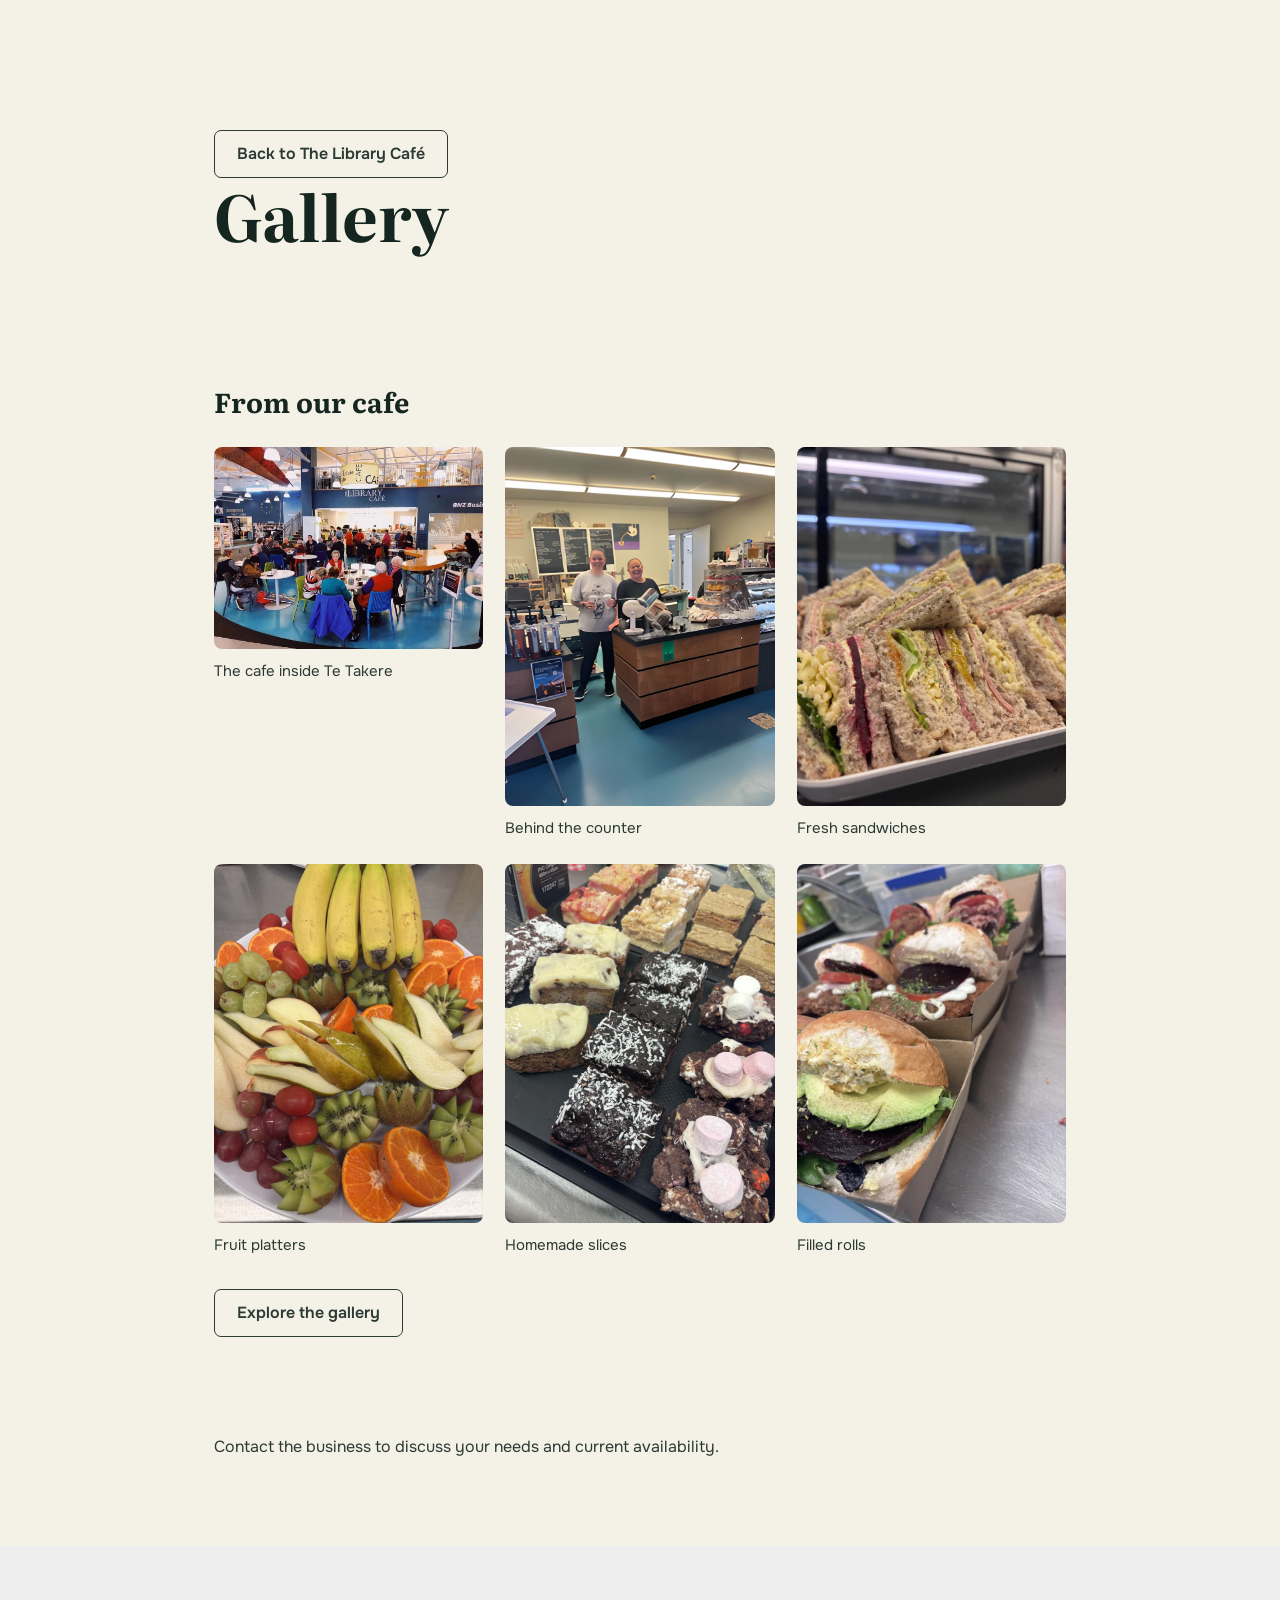
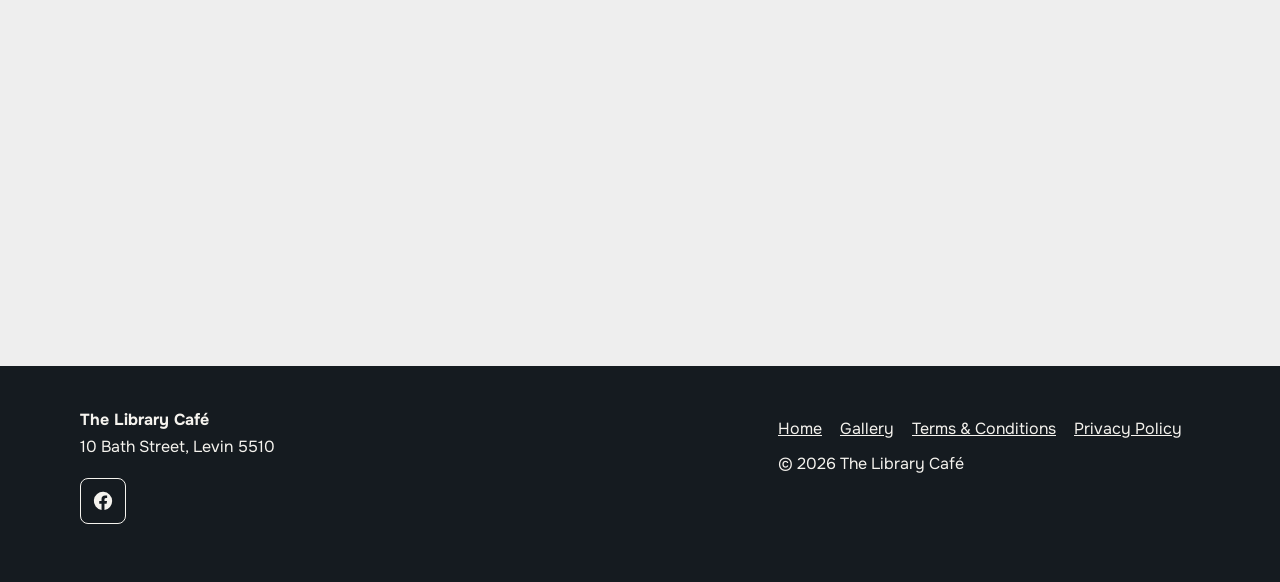
==== commit e47d4f02: "New email address, recent team photo, food photos, daily and catering menus Co-Authored-By: Claude S" ====
--- a/gallery.html
+++ b/gallery.html
@@ -7,9 +7,9 @@
 <meta content="The Library Cafe | Cafe, Levin" property="og:title"/>
 <meta content="Espresso coffee, cabinet food and hot lunches inside Te Takere, in the heart of Levin's town centre." property="og:description"/>
 <meta content="website" property="og:type"/>
-<meta content="img/coffee-latte.jpg" property="og:image"/>
+<meta content="img/hero-coffee.jpg" property="og:image"/>
 <link href="data:image/svg+xml,%3Csvg xmlns='http://www.w3.org/2000/svg' viewBox='0 0 64 64'%3E%3Crect width='64' height='64' rx='14' fill='%231d3b30'/%3E%3Ctext x='32' y='45' font-family='Georgia,serif' font-size='38' fill='%23c98f2d' text-anchor='middle'%3EL%3C/text%3E%3C/svg%3E" rel="icon"/>
 <link href="https://fonts.googleapis.com" rel="preconnect"/>
 <link crossorigin="" href="https://fonts.gstatic.com" rel="preconnect"/>
 <link href="https://fonts.googleapis.com/css2?family=Literata:opsz,wght@7..72,400;7..72,500;7..72,600;7..72,700&amp;family=Onest:wght@400;500;600;700&amp;display=swap" rel="stylesheet"/>
-<link href="styles.css" rel="stylesheet"/></head><body><main class="verified-legal"><a class="verified-button" href="index.html">Back to The Library Café</a><h1>Gallery</h1><section class="verified-section verified-gallery" id="gallery"><div class="verified-wrap"><h2>From our café</h2><div class="verified-grid"><figure><img alt="The Library Café dining area" loading="lazy" src="img/cafe-interior.jpg"/><figcaption>Inside The Library Café</figcaption></figure><figure><img alt="The Library Café counter and seating" loading="lazy" src="img/cafe-counter.jpg"/><figcaption>Our café counter</figcaption></figure><figure><img alt="Freshly prepared café dish" loading="lazy" src="img/dish-curry.jpg"/><figcaption>Fresh from the kitchen</figcaption></figure><figure><img alt="Café meal with roasted vegetables" loading="lazy" src="img/dish-roast.jpg"/><figcaption>Made for a proper lunch</figcaption></figure><figure><img alt="Fresh baked goods" loading="lazy" src="img/baked-goods.jpg"/><figcaption>Cabinet baking</figcaption></figure><figure><img alt="Latte coffee" loading="lazy" src="img/coffee-latte.jpg"/><figcaption>Coffee, made well</figcaption></figure><figure><img alt="Café dish with paneer and cashews" loading="lazy" src="img/dish-paneer.jpg"/><figcaption>Daily specials</figcaption></figure></div><a class="verified-button" href="gallery.html">Explore the gallery</a></div></section><p>Contact the business to discuss your needs and current availability.</p></main><section aria-label="Business location" class="verified-map"><div class="verified-wrap"><iframe allowfullscreen="" loading="lazy" referrerpolicy="no-referrer-when-downgrade" src="https://www.google.com/maps?q=The%20Library%20Caf%C3%A9%2010%20Bath%20Street%2C%20Levin%205510&amp;output=embed" title="Map of The Library Café, 10 Bath Street, Levin 5510"></iframe></div></section><footer class="verified-footer"><div class="verified-wrap"><div><strong>The Library Café</strong><p>10 Bath Street, Levin 5510</p><div class="verified-socials"><a aria-label="The Library Café on Facebook" href="https://www.facebook.com/thelibrarycafelevin/" rel="noopener" target="_blank"><svg aria-hidden="true" fill="currentColor" viewBox="0 0 24 24"><path d="M22 12a10 10 0 1 0-11.6 9.9v-7H7.9V12h2.5V9.8c0-2.5 1.5-3.9 3.8-3.9 1.1 0 2.3.2 2.3.2v2.5h-1.3c-1.2 0-1.6.8-1.6 1.6V12h2.8l-.5 2.9h-2.3v7A10 10 0 0 0 22 12Z"></path></svg></a></div></div><div><a href="index.html">Home</a><a href="gallery.html">Gallery</a><a href="/terms.html">Terms &amp; Conditions</a><a href="/privacy.html">Privacy Policy</a><p>© 2026 The Library Café</p></div></div></footer><script defer="" src="site.js"></script></body></html>+<link href="styles.css" rel="stylesheet"/></head><body><main class="verified-legal"><a class="verified-button" href="index.html">Back to The Library Café</a><h1>Gallery</h1><section class="verified-section verified-gallery" id="gallery"><div class="verified-wrap"><h2>From our cafe</h2><div class="verified-grid"><figure><img alt="The Library Café — business photograph" decoding="async" height="718" loading="lazy" sizes="(max-width: 767px) 100vw, 50vw" src="img/business-1.jpg" srcset="img/business-1-480.webp 480w, img/business-1-960.webp 960w, img/business-1.jpg 960w" width="960"/><figcaption>The cafe inside Te Takere</figcaption></figure><figure class="portrait"><img alt="Two staff members smiling behind the counter at The Library Café" decoding="async" height="1080" loading="lazy" sizes="(max-width: 767px) 100vw, 33vw" src="img/team-counter-1080.webp" srcset="img/team-counter-1080.webp 808w, img/team-counter-1920.webp 1440w" width="808"/><figcaption>Behind the counter</figcaption></figure><figure class="portrait"><img alt="Tray of fresh sandwiches in the cabinet, with egg, ham and beetroot fillings" decoding="async" height="1080" loading="lazy" sizes="(max-width: 767px) 100vw, 33vw" src="img/food-sandwiches-1080.webp" srcset="img/food-sandwiches-1080.webp 810w, img/food-sandwiches-1920.webp 1440w" width="810"/><figcaption>Fresh sandwiches</figcaption></figure><figure class="portrait"><img alt="Fruit platter with bananas, grapes, kiwifruit, pear and mandarin" decoding="async" height="1080" loading="lazy" sizes="(max-width: 767px) 100vw, 33vw" src="img/food-fruit-platter-1080.webp" srcset="img/food-fruit-platter-1080.webp 810w, img/food-fruit-platter-1920.webp 1440w" width="810"/><figcaption>Fruit platters</figcaption></figure><figure class="portrait"><img alt="Tray of homemade slices and rocky road in the cabinet" decoding="async" height="1080" loading="lazy" sizes="(max-width: 767px) 100vw, 33vw" src="img/food-slices-1080.webp" srcset="img/food-slices-1080.webp 810w, img/food-slices-1920.webp 1440w" width="810"/><figcaption>Homemade slices</figcaption></figure><figure class="portrait"><img alt="Filled rolls with avocado, beetroot and egg in takeaway boxes" decoding="async" height="1080" loading="lazy" sizes="(max-width: 767px) 100vw, 33vw" src="img/food-rolls-1080.webp" srcset="img/food-rolls-1080.webp 810w, img/food-rolls-1920.webp 1440w" width="810"/><figcaption>Filled rolls</figcaption></figure></div><a class="verified-button" href="gallery.html">Explore the gallery</a></div></section><p>Contact the business to discuss your needs and current availability.</p></main><section aria-label="Business location" class="verified-map"><div class="verified-wrap"><iframe allowfullscreen="" loading="lazy" referrerpolicy="no-referrer-when-downgrade" src="https://www.google.com/maps?q=The%20Library%20Caf%C3%A9%2010%20Bath%20Street%2C%20Levin%205510&amp;output=embed" title="Map of The Library Café, 10 Bath Street, Levin 5510"></iframe></div></section><footer class="verified-footer"><div class="verified-wrap"><div><strong>The Library Café</strong><p>10 Bath Street, Levin 5510</p><div class="verified-socials"><a aria-label="The Library Café on Facebook" href="https://www.facebook.com/thelibrarycafelevin/" rel="noopener" target="_blank"><svg aria-hidden="true" fill="currentColor" viewBox="0 0 24 24"><path d="M22 12a10 10 0 1 0-11.6 9.9v-7H7.9V12h2.5V9.8c0-2.5 1.5-3.9 3.8-3.9 1.1 0 2.3.2 2.3.2v2.5h-1.3c-1.2 0-1.6.8-1.6 1.6V12h2.8l-.5 2.9h-2.3v7A10 10 0 0 0 22 12Z"></path></svg></a></div></div><div><a href="index.html">Home</a><a href="gallery.html">Gallery</a><a href="/terms.html">Terms &amp; Conditions</a><a href="/privacy.html">Privacy Policy</a><p>© 2026 The Library Café</p></div></div></footer><script defer="" src="site.js"></script></body></html>
--- a/styles.css
+++ b/styles.css
@@ -2,19 +2,19 @@
 img{height:auto}
 
 :root{
-  --ink:#102b4e;
-  --pine:#174c7a;
-  --pine-2:#1f5f91;
-  --bone:#f5f9fd;
-  --card:#ffffff;
-  --amber:#2d79b7;
-  --amber-bright:#9ed3ff;
-  --amber-deep:#1c5f93;
-  --text:#17324d;
-  --text-soft:#4f6f8c;
-  --on-dark:#eaf4ff;
-  --on-dark-soft:#aec5d8;
-  --line:rgba(23,76,122,.14);
+  --ink:#14261f;
+  --pine:#1d3b30;
+  --pine-2:#24493c;
+  --bone:#f4f1e7;
+  --card:#fbf9f2;
+  --amber:#c98f2d;
+  --amber-bright:#e8b658;
+  --amber-deep:#8a5f16;
+  --text:#2b3a33;
+  --text-soft:#5c6b63;
+  --on-dark:#ece9dc;
+  --on-dark-soft:#b9c2b9;
+  --line:rgba(29,59,48,.14);
   --line-dark:rgba(236,233,220,.16);
   --radius:14px;
   --ease:cubic-bezier(.16,1,.3,1);
@@ -36,7 +36,7 @@
 @keyframes introIn{from{opacity:0;transform:translateY(14px)}to{opacity:1;transform:translateY(0)}}
 
 /* Nav */
-header{position:fixed;top:0;left:0;right:0;z-index:100;background:rgba(16,43,78,.82);backdrop-filter:blur(12px);-webkit-backdrop-filter:blur(12px);border-bottom:1px solid var(--line-dark)}
+header{position:fixed;top:0;left:0;right:0;z-index:100;background:rgba(20,38,31,.82);backdrop-filter:blur(12px);-webkit-backdrop-filter:blur(12px);border-bottom:1px solid var(--line-dark)}
 .nav{max-width:1160px;margin:0 auto;padding:0 20px;height:68px;display:flex;align-items:center;justify-content:space-between;gap:16px}
 .logo{font-family:'Literata',serif;font-weight:600;font-size:1.18rem;color:var(--on-dark);text-decoration:none;letter-spacing:.01em;white-space:nowrap}
 .logo em{font-style:italic;color:var(--amber-bright)}
@@ -48,7 +48,7 @@
 .nav-phone svg{width:15px;height:15px;flex:none}
 #menu-btn{display:none;background:none;border:1px solid var(--line-dark);border-radius:10px;width:44px;height:44px;color:var(--on-dark);cursor:pointer;align-items:center;justify-content:center}
 #menu-btn svg{width:20px;height:20px}
-#mobile-menu{display:none;background:rgba(16,43,78,.97);border-top:1px solid var(--line-dark);padding:10px 20px 22px}
+#mobile-menu{display:none;background:rgba(20,38,31,.97);border-top:1px solid var(--line-dark);padding:10px 20px 22px}
 #mobile-menu.open{display:block}
 #mobile-menu a{display:block;padding:13px 4px;color:var(--on-dark);text-decoration:none;font-weight:500;border-bottom:1px solid var(--line-dark)}
 #mobile-menu .m-call{margin-top:16px;display:flex;align-items:center;justify-content:center;gap:9px;background:var(--amber);color:var(--ink);border-radius:999px;height:48px;font-weight:700;border-bottom:none}
@@ -59,7 +59,7 @@
 .hero-slides{position:absolute;inset:0}
 .hero-slide{position:absolute;inset:0;background-size:cover;background-position:center;opacity:0;transition:opacity 1.6s ease}
 .hero-slide.on{opacity:1}
-.hero-scrim{position:absolute;inset:0;background:linear-gradient(180deg,rgba(16,43,78,.72) 0%,rgba(16,43,78,.5) 45%,rgba(16,43,78,.78) 100%)}
+.hero-scrim{position:absolute;inset:0;background:linear-gradient(180deg,rgba(20,38,31,.72) 0%,rgba(20,38,31,.5) 45%,rgba(20,38,31,.78) 100%)}
 .hero-inner{position:relative;z-index:2;max-width:1160px;margin:0 auto;padding:120px 20px 70px;width:100%}
 .hero-eyebrow{display:inline-flex;align-items:center;gap:9px;color:var(--amber-bright);font-size:.82rem;font-weight:700;letter-spacing:.14em;text-transform:uppercase;margin-bottom:20px}
 .hero-eyebrow svg{width:14px;height:14px}
@@ -71,16 +71,16 @@
 .btn svg{width:16px;height:16px;flex:none}
 .btn:active{transform:scale(.98)}
 .btn-amber{background:var(--amber);color:var(--ink)}
-.btn-amber:hover{background:#4d93ca}
+.btn-amber:hover{background:#d89c38}
 .btn-ghost{background:rgba(236,233,220,.1);color:#fff;border:1px solid rgba(236,233,220,.4);backdrop-filter:blur(6px)}
 .btn-ghost:hover{background:rgba(236,233,220,.2)}
-.hero-review{max-width:430px;background:rgba(16,43,78,.6);border:1px solid rgba(236,233,220,.22);border-radius:var(--radius);padding:18px 22px;backdrop-filter:blur(10px);-webkit-backdrop-filter:blur(10px)}
+.hero-review{max-width:430px;background:rgba(20,38,31,.6);border:1px solid rgba(236,233,220,.22);border-radius:var(--radius);padding:18px 22px;backdrop-filter:blur(10px);-webkit-backdrop-filter:blur(10px)}
 .hero-review .stars{color:var(--amber);display:flex;gap:3px;margin-bottom:8px}
 .hero-review .stars svg{width:15px;height:15px}
 .hq{min-height:76px}
 .hq blockquote{color:var(--on-dark);font-size:.95rem;line-height:1.55;font-style:italic;transition:opacity .5s ease}
 .hq cite{display:block;margin-top:7px;color:#cfd6cc;font-size:.82rem;font-style:normal;font-weight:600}
-.hq .tag{display:inline-block;margin-left:8px;font-size:.74rem;font-weight:700;letter-spacing:.06em;text-transform:uppercase;color:var(--amber-bright);border:1px solid rgba(158,211,255,.55);border-radius:999px;padding:1px 8px;vertical-align:1px}
+.hq .tag{display:inline-block;margin-left:8px;font-size:.74rem;font-weight:700;letter-spacing:.06em;text-transform:uppercase;color:var(--amber-bright);border:1px solid rgba(226,172,69,.55);border-radius:999px;padding:1px 8px;vertical-align:1px}
 
 /* Sections */
 section{padding:96px 0}
@@ -94,7 +94,7 @@
 /* Services */
 .svc-grid{display:grid;grid-template-columns:repeat(3,1fr);gap:26px}
 .svc{background:var(--card);border:1px solid var(--line);border-radius:var(--radius);overflow:hidden;transition:transform .35s var(--ease),box-shadow .35s var(--ease)}
-.svc:hover{transform:translateY(-6px);box-shadow:0 18px 40px -18px rgba(23,76,122,.35)}
+.svc:hover{transform:translateY(-6px);box-shadow:0 18px 40px -18px rgba(29,59,48,.35)}
 .svc-img{aspect-ratio:4/3;overflow:hidden}
 .svc-img img{width:100%;height:100%;object-fit:cover;filter:saturate(.85) contrast(1.05);transition:transform .6s var(--ease)}
 .svc:hover .svc-img img{transform:scale(1.05)}
@@ -120,7 +120,7 @@
 .crew{background:var(--pine)}
 .crew .sec-head h2{color:#fff}
 .crew .sec-head p{color:var(--on-dark-soft)}
-.crew-badge{display:inline-block;font-size:.74rem;font-weight:700;letter-spacing:.12em;text-transform:uppercase;color:var(--amber-bright);border:1px solid rgba(158,211,255,.5);border-radius:999px;padding:4px 13px;margin-bottom:16px}
+.crew-badge{display:inline-block;font-size:.74rem;font-weight:700;letter-spacing:.12em;text-transform:uppercase;color:var(--amber-bright);border:1px solid rgba(226,172,69,.5);border-radius:999px;padding:4px 13px;margin-bottom:16px}
 .crew-grid{display:grid;grid-template-columns:repeat(3,1fr);gap:26px}
 .crew-card{background:var(--pine-2);border:1px solid var(--line-dark);border-radius:var(--radius);padding:34px 26px;text-align:center;transition:transform .35s var(--ease)}
 .crew-card:hover{transform:translateY(-5px)}
@@ -148,7 +148,7 @@
 .banner h2 em{font-style:italic;color:var(--amber)}
 
 /* Contact */
-.contact-card{background:var(--card);border:1px solid var(--line);border-radius:calc(var(--radius) + 4px);overflow:hidden;display:grid;grid-template-columns:1fr 1fr;box-shadow:0 24px 60px -30px rgba(23,76,122,.3)}
+.contact-card{background:var(--card);border:1px solid var(--line);border-radius:calc(var(--radius) + 4px);overflow:hidden;display:grid;grid-template-columns:1fr 1fr;box-shadow:0 24px 60px -30px rgba(29,59,48,.3)}
 .contact-map iframe{width:100%;height:100%;min-height:420px;border:0;display:block}
 .contact-info{padding:40px 40px 44px;display:flex;flex-direction:column;gap:14px}
 .contact-info h2{font-size:1.8rem;font-weight:600;margin-bottom:4px}
@@ -206,7 +206,7 @@
 }
 
 /* Verified content and accessible responsive refinements */
-html{scroll-padding-top:90px}body{font-size:16px}img{max-width:100%;border-radius:8px}a,button{touch-action:manipulation}a:focus-visible,button:focus-visible,[tabindex]:focus-visible{outline:3px solid #70b9eb;outline-offset:5px}.reveal{opacity:1!important;transform:none!important}.hero{background:#151b20;animation:pageEnter .8s ease both}.hero h1{max-width:22ch}.hero .verified-rating{display:inline-flex;gap:10px;flex-wrap:wrap;align-items:center;margin-top:22px;padding:13px 16px;color:white;background:#1119;border:1px solid #fff5;backdrop-filter:blur(12px);border-radius:10px;text-decoration:none;font-size:16px;max-width:100%}.verified-stars{display:flex;gap:3px;color:#bd852b}.verified-stars svg{width:18px;height:18px;flex:none}.hero .verified-stars{color:#ffd080}.verified-section{padding:80px 24px;background:#f5f3ee;color:#202620}.verified-wrap{max-width:1120px;margin:auto}.verified-section h2{font-size:clamp(2rem,5vw,3.2rem);margin:0 0 16px}.verified-section p{margin:12px 0;line-height:1.7}.verified-grid{display:grid;grid-template-columns:repeat(3,minmax(0,1fr));gap:22px;margin:30px 0}.verified-card{background:white;color:#232323;border:1px solid #20262022;border-radius:10px;padding:26px;min-width:0}.verified-card blockquote{margin:20px 0;font-size:18px;line-height:1.6}.verified-card small{display:block;font-size:14px;color:#555;margin-top:5px}.verified-actions{display:flex;gap:12px;flex-wrap:wrap}.verified-button{display:inline-flex;align-items:center;justify-content:center;min-height:48px;padding:12px 22px;border:1px solid currentColor;border-radius:7px;text-decoration:none;font-weight:600;line-height:1.4;max-width:100%;text-align:center}.verified-button.primary{background:#242c29;color:white;border-color:#242c29}.verified-socials{display:flex;flex-wrap:wrap;gap:12px;margin:18px 0}.verified-socials a{width:46px;height:46px;display:flex;align-items:center;justify-content:center;border:1px solid currentColor;border-radius:8px}.verified-socials svg{width:22px;height:22px}.verified-gallery img{width:100%;height:auto;aspect-ratio:4/3;object-fit:cover;display:block}.verified-gallery figure{margin:0;min-width:0}.verified-gallery figcaption{font-size:15px;margin-top:10px}.verified-map{padding:24px;background:#eee}.verified-map iframe{display:block;width:100%;height:360px;border:0;border-radius:12px}.verified-legal{max-width:900px;margin:auto;padding:130px 24px 70px;min-height:65vh}.verified-legal h1{font-size:clamp(2.3rem,7vw,4rem);margin:0 0 24px}.verified-legal h2{font-size:1.7rem;margin:30px 0 12px}.verified-legal p{margin:16px 0}.verified-footer{padding:40px 24px;background:#151b20;color:#f5f3ee}.verified-footer .verified-wrap{display:flex;justify-content:space-between;flex-wrap:wrap;gap:24px}.verified-footer a{display:inline-flex;align-items:center;min-height:44px;margin-right:18px}.verified-footer .verified-socials a{margin:0}.verified-footer p{max-width:42ch}.slide-control{position:absolute;bottom:16px;right:20px;z-index:4;min-height:44px;padding:8px 14px;background:#111a;border:1px solid #fff7;border-radius:6px;color:white;font:inherit}.hero-slide img,.hero .slides img{border-radius:0;width:100%;height:100%;object-fit:cover}.hero-slide{transition:opacity 1.2s ease!important}.hero .hero-bg{background:none!important}.hero .hero-bg img{position:absolute;inset:0;width:100%;height:100%;object-fit:cover;border-radius:0;opacity:0;transition:opacity 1.2s}.hero .hero-bg img.on{opacity:1}.hero .hero-bg:after{content:'';position:absolute;inset:0;background:#10101999}.service-card>img{width:100%;aspect-ratio:3/2;object-fit:cover;margin-bottom:18px}.verified-logo{width:80px;height:80px;object-fit:contain;margin-bottom:18px}.nav-call{min-width:44px;min-height:44px}button{min-width:44px;min-height:44px}.verified-mobile-call{display:none}@keyframes pageEnter{from{opacity:0;transform:translateY(12px)}to{opacity:1;transform:none}}@media(max-width:767px){.verified-grid{grid-template-columns:1fr}.verified-section{padding:56px 20px}.hero h1{font-size:clamp(2.1rem,9vw,3rem)!important;line-height:1.08!important}.hero{min-height:760px!important;padding-top:0!important}.hero-content,.hero-inner,.hero-in{padding-top:110px!important;padding-bottom:90px!important}.hero p{font-size:16px!important}.hero .verified-rating{margin-top:16px}.hero-grid{grid-template-columns:1fr!important}.verified-map{padding:20px}.verified-mobile-call{display:inline-flex;align-items:center;justify-content:center;min-height:44px;padding:8px 12px;text-decoration:none;font-weight:600}.hero-scroll{display:none}.verified-actions .verified-button{width:100%}.hero-ctas,.hero-actions,.cta-row{gap:10px!important}.hero .btn,.hero .btn-primary,.hero .btn-outline{min-height:46px!important;padding:12px 16px!important}.hero .lead,.hero .lede,.hero .hero-sub{margin:14px 0 20px!important}}@media(prefers-reduced-motion:reduce){*,*:before,*:after{animation:none!important;transition:none!important;scroll-behavior:auto!important}#intro{display:none!important}}
+html{scroll-padding-top:90px}body{font-size:16px}img{max-width:100%;border-radius:8px}a,button{touch-action:manipulation}a:focus-visible,button:focus-visible,[tabindex]:focus-visible{outline:3px solid #deaa53;outline-offset:5px}.reveal{opacity:1!important;transform:none!important}.hero{background:#151b20;animation:pageEnter .8s ease both}.hero h1{max-width:22ch}.hero .verified-rating{display:inline-flex;gap:10px;flex-wrap:wrap;align-items:center;margin-top:22px;padding:13px 16px;color:white;background:#1119;border:1px solid #fff5;backdrop-filter:blur(12px);border-radius:10px;text-decoration:none;font-size:16px;max-width:100%}.verified-stars{display:flex;gap:3px;color:#bd852b}.verified-stars svg{width:18px;height:18px;flex:none}.hero .verified-stars{color:#ffd080}.verified-section{padding:80px 24px;background:#f5f3ee;color:#202620}.verified-wrap{max-width:1120px;margin:auto}.verified-section h2{font-size:clamp(2rem,5vw,3.2rem);margin:0 0 16px}.verified-section p{margin:12px 0;line-height:1.7}.verified-grid{display:grid;grid-template-columns:repeat(3,minmax(0,1fr));gap:22px;margin:30px 0}.verified-card{background:white;color:#232323;border:1px solid #20262022;border-radius:10px;padding:26px;min-width:0}.verified-card blockquote{margin:20px 0;font-size:18px;line-height:1.6}.verified-card small{display:block;font-size:14px;color:#555;margin-top:5px}.verified-actions{display:flex;gap:12px;flex-wrap:wrap}.verified-button{display:inline-flex;align-items:center;justify-content:center;min-height:48px;padding:12px 22px;border:1px solid currentColor;border-radius:7px;text-decoration:none;font-weight:600;line-height:1.4;max-width:100%;text-align:center}.verified-button.primary{background:#242c29;color:white;border-color:#242c29}.verified-socials{display:flex;flex-wrap:wrap;gap:12px;margin:18px 0}.verified-socials a{width:46px;height:46px;display:flex;align-items:center;justify-content:center;border:1px solid currentColor;border-radius:8px}.verified-socials svg{width:22px;height:22px}.verified-gallery img{width:100%;height:auto;aspect-ratio:4/3;object-fit:cover;display:block}.verified-gallery figure{margin:0;min-width:0}.verified-gallery figcaption{font-size:15px;margin-top:10px}.verified-map{padding:24px;background:#eee}.verified-map iframe{display:block;width:100%;height:360px;border:0;border-radius:12px}.verified-legal{max-width:900px;margin:auto;padding:130px 24px 70px;min-height:65vh}.verified-legal h1{font-size:clamp(2.3rem,7vw,4rem);margin:0 0 24px}.verified-legal h2{font-size:1.7rem;margin:30px 0 12px}.verified-legal p{margin:16px 0}.verified-footer{padding:40px 24px;background:#151b20;color:#f5f3ee}.verified-footer .verified-wrap{display:flex;justify-content:space-between;flex-wrap:wrap;gap:24px}.verified-footer a{display:inline-flex;align-items:center;min-height:44px;margin-right:18px}.verified-footer .verified-socials a{margin:0}.verified-footer p{max-width:42ch}.slide-control{position:absolute;bottom:16px;right:20px;z-index:4;min-height:44px;padding:8px 14px;background:#111a;border:1px solid #fff7;border-radius:6px;color:white;font:inherit}.hero-slide img,.hero .slides img{border-radius:0;width:100%;height:100%;object-fit:cover}.hero-slide{transition:opacity 1.2s ease!important}.hero .hero-bg{background:none!important}.hero .hero-bg img{position:absolute;inset:0;width:100%;height:100%;object-fit:cover;border-radius:0;opacity:0;transition:opacity 1.2s}.hero .hero-bg img.on{opacity:1}.hero .hero-bg:after{content:'';position:absolute;inset:0;background:#10101999}.service-card>img{width:100%;aspect-ratio:3/2;object-fit:cover;margin-bottom:18px}.verified-logo{width:80px;height:80px;object-fit:contain;margin-bottom:18px}.nav-call{min-width:44px;min-height:44px}button{min-width:44px;min-height:44px}.verified-mobile-call{display:none}@keyframes pageEnter{from{opacity:0;transform:translateY(12px)}to{opacity:1;transform:none}}@media(max-width:767px){.verified-grid{grid-template-columns:1fr}.verified-section{padding:56px 20px}.hero h1{font-size:clamp(2.1rem,9vw,3rem)!important;line-height:1.08!important}.hero{min-height:760px!important;padding-top:0!important}.hero-content,.hero-inner,.hero-in{padding-top:110px!important;padding-bottom:90px!important}.hero p{font-size:16px!important}.hero .verified-rating{margin-top:16px}.hero-grid{grid-template-columns:1fr!important}.verified-map{padding:20px}.verified-mobile-call{display:inline-flex;align-items:center;justify-content:center;min-height:44px;padding:8px 12px;text-decoration:none;font-weight:600}.hero-scroll{display:none}.verified-actions .verified-button{width:100%}.hero-ctas,.hero-actions,.cta-row{gap:10px!important}.hero .btn,.hero .btn-primary,.hero .btn-outline{min-height:46px!important;padding:12px 16px!important}.hero .lead,.hero .lede,.hero .hero-sub{margin:14px 0 20px!important}}@media(prefers-reduced-motion:reduce){*,*:before,*:after{animation:none!important;transition:none!important;scroll-behavior:auto!important}#intro{display:none!important}}
 
 .verified-mobile-call{color:inherit}.hero .verified-rating{line-height:1.5} .verified-legal>.verified-section{padding-left:0;padding-right:0} .verified-legal .verified-grid{grid-template-columns:repeat(auto-fit,minmax(min(100%,220px),1fr))}
 
@@ -215,9 +215,16 @@
 /* Keep direct card photos from shrinking within equal-height grid cards. */
 .svc>img,.service-card>img{height:auto;flex-shrink:0}
 
-/* Use the supplied Library Café mark consistently in the intro and navigation. */
-.logo{display:inline-flex;align-items:center;text-decoration:none;white-space:nowrap}
-.logo img{display:block;width:min(190px,42vw);height:auto;max-height:48px;object-fit:contain;border-radius:0}
-#intro .mark{display:flex;align-items:center;justify-content:center}
-#intro .mark img{display:block;width:min(360px,72vw);height:auto;max-height:120px;object-fit:contain;border-radius:0}
-@media(max-width:767px){.logo img{width:min(165px,48vw)}}
+.verified-gallery .portrait img{aspect-ratio:3/4}
+.menu-grid{display:grid;gap:18px;margin-top:10px}
+.menu-card{background:#fff;border:1px solid #20262022;border-radius:10px;padding:8px 24px;color:#232323}
+.menu-card summary{cursor:pointer;min-height:48px;display:flex;align-items:center;font-family:Literata,Georgia,serif;font-size:1.5rem;font-weight:600}
+.menu-cols{display:grid;grid-template-columns:repeat(3,minmax(0,1fr));gap:8px 28px;padding:8px 0 20px}
+.menu-cols h3{font-size:1.05rem;margin:14px 0 6px}
+.menu-cols p,.menu-cols li{margin:0;line-height:1.6;font-size:15px}
+.menu-cols ul{list-style:none;margin:0;padding:0}
+.menu-cols li{display:flex;justify-content:space-between;gap:12px;padding:2px 0}
+.menu-cols b{white-space:nowrap}
+.menu-note{margin:6px 0 18px}
+@media(max-width:900px){.menu-cols{grid-template-columns:repeat(2,minmax(0,1fr))}}
+@media(max-width:600px){.menu-cols{grid-template-columns:1fr}.menu-card{padding:6px 16px}}
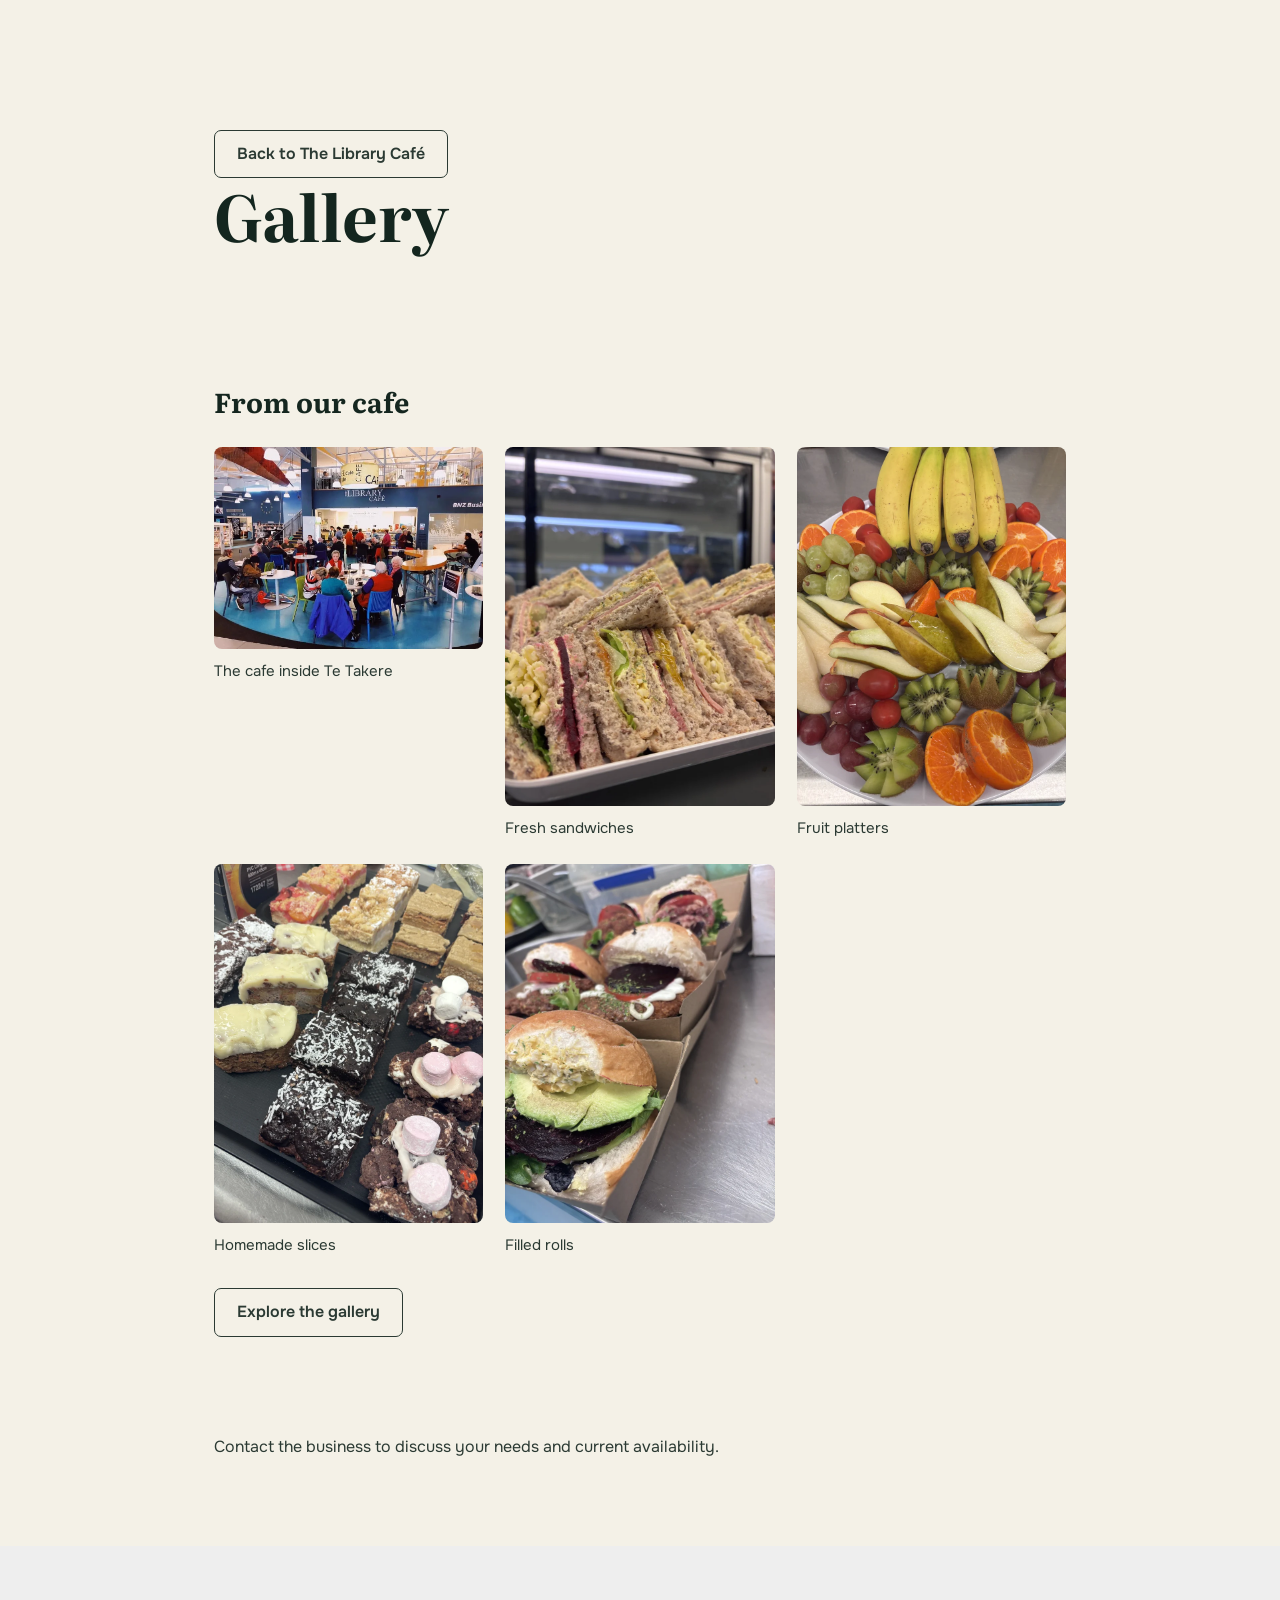
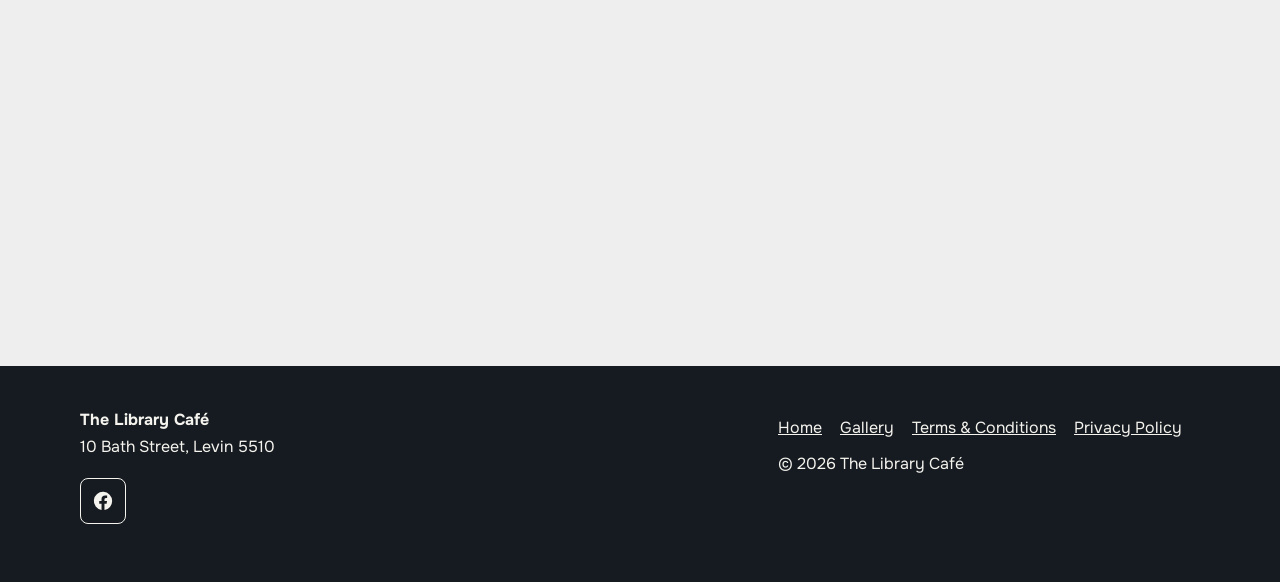
==== commit 8fb00daf: "Move daily and catering menus to their own pages under a Menu drop-down; remove behind-the-counter p" ====
--- a/gallery.html
+++ b/gallery.html
@@ -12,4 +12,4 @@
 <link href="https://fonts.googleapis.com" rel="preconnect"/>
 <link crossorigin="" href="https://fonts.gstatic.com" rel="preconnect"/>
 <link href="https://fonts.googleapis.com/css2?family=Literata:opsz,wght@7..72,400;7..72,500;7..72,600;7..72,700&amp;family=Onest:wght@400;500;600;700&amp;display=swap" rel="stylesheet"/>
-<link href="styles.css" rel="stylesheet"/></head><body><main class="verified-legal"><a class="verified-button" href="index.html">Back to The Library Café</a><h1>Gallery</h1><section class="verified-section verified-gallery" id="gallery"><div class="verified-wrap"><h2>From our cafe</h2><div class="verified-grid"><figure><img alt="The Library Café — business photograph" decoding="async" height="718" loading="lazy" sizes="(max-width: 767px) 100vw, 50vw" src="img/business-1.jpg" srcset="img/business-1-480.webp 480w, img/business-1-960.webp 960w, img/business-1.jpg 960w" width="960"/><figcaption>The cafe inside Te Takere</figcaption></figure><figure class="portrait"><img alt="Two staff members smiling behind the counter at The Library Café" decoding="async" height="1080" loading="lazy" sizes="(max-width: 767px) 100vw, 33vw" src="img/team-counter-1080.webp" srcset="img/team-counter-1080.webp 808w, img/team-counter-1920.webp 1440w" width="808"/><figcaption>Behind the counter</figcaption></figure><figure class="portrait"><img alt="Tray of fresh sandwiches in the cabinet, with egg, ham and beetroot fillings" decoding="async" height="1080" loading="lazy" sizes="(max-width: 767px) 100vw, 33vw" src="img/food-sandwiches-1080.webp" srcset="img/food-sandwiches-1080.webp 810w, img/food-sandwiches-1920.webp 1440w" width="810"/><figcaption>Fresh sandwiches</figcaption></figure><figure class="portrait"><img alt="Fruit platter with bananas, grapes, kiwifruit, pear and mandarin" decoding="async" height="1080" loading="lazy" sizes="(max-width: 767px) 100vw, 33vw" src="img/food-fruit-platter-1080.webp" srcset="img/food-fruit-platter-1080.webp 810w, img/food-fruit-platter-1920.webp 1440w" width="810"/><figcaption>Fruit platters</figcaption></figure><figure class="portrait"><img alt="Tray of homemade slices and rocky road in the cabinet" decoding="async" height="1080" loading="lazy" sizes="(max-width: 767px) 100vw, 33vw" src="img/food-slices-1080.webp" srcset="img/food-slices-1080.webp 810w, img/food-slices-1920.webp 1440w" width="810"/><figcaption>Homemade slices</figcaption></figure><figure class="portrait"><img alt="Filled rolls with avocado, beetroot and egg in takeaway boxes" decoding="async" height="1080" loading="lazy" sizes="(max-width: 767px) 100vw, 33vw" src="img/food-rolls-1080.webp" srcset="img/food-rolls-1080.webp 810w, img/food-rolls-1920.webp 1440w" width="810"/><figcaption>Filled rolls</figcaption></figure></div><a class="verified-button" href="gallery.html">Explore the gallery</a></div></section><p>Contact the business to discuss your needs and current availability.</p></main><section aria-label="Business location" class="verified-map"><div class="verified-wrap"><iframe allowfullscreen="" loading="lazy" referrerpolicy="no-referrer-when-downgrade" src="https://www.google.com/maps?q=The%20Library%20Caf%C3%A9%2010%20Bath%20Street%2C%20Levin%205510&amp;output=embed" title="Map of The Library Café, 10 Bath Street, Levin 5510"></iframe></div></section><footer class="verified-footer"><div class="verified-wrap"><div><strong>The Library Café</strong><p>10 Bath Street, Levin 5510</p><div class="verified-socials"><a aria-label="The Library Café on Facebook" href="https://www.facebook.com/thelibrarycafelevin/" rel="noopener" target="_blank"><svg aria-hidden="true" fill="currentColor" viewBox="0 0 24 24"><path d="M22 12a10 10 0 1 0-11.6 9.9v-7H7.9V12h2.5V9.8c0-2.5 1.5-3.9 3.8-3.9 1.1 0 2.3.2 2.3.2v2.5h-1.3c-1.2 0-1.6.8-1.6 1.6V12h2.8l-.5 2.9h-2.3v7A10 10 0 0 0 22 12Z"></path></svg></a></div></div><div><a href="index.html">Home</a><a href="gallery.html">Gallery</a><a href="/terms.html">Terms &amp; Conditions</a><a href="/privacy.html">Privacy Policy</a><p>© 2026 The Library Café</p></div></div></footer><script defer="" src="site.js"></script></body></html>+<link href="styles.css" rel="stylesheet"/></head><body><main class="verified-legal"><a class="verified-button" href="index.html">Back to The Library Café</a><h1>Gallery</h1><section class="verified-section verified-gallery" id="gallery"><div class="verified-wrap"><h2>From our cafe</h2><div class="verified-grid"><figure><img alt="The Library Café — business photograph" decoding="async" height="718" loading="lazy" sizes="(max-width: 767px) 100vw, 50vw" src="img/business-1.jpg" srcset="img/business-1-480.webp 480w, img/business-1-960.webp 960w, img/business-1.jpg 960w" width="960"/><figcaption>The cafe inside Te Takere</figcaption></figure><figure class="portrait"><img alt="Tray of fresh sandwiches in the cabinet, with egg, ham and beetroot fillings" decoding="async" height="1080" loading="lazy" sizes="(max-width: 767px) 100vw, 33vw" src="img/food-sandwiches-1080.webp" srcset="img/food-sandwiches-1080.webp 810w, img/food-sandwiches-1920.webp 1440w" width="810"/><figcaption>Fresh sandwiches</figcaption></figure><figure class="portrait"><img alt="Fruit platter with bananas, grapes, kiwifruit, pear and mandarin" decoding="async" height="1080" loading="lazy" sizes="(max-width: 767px) 100vw, 33vw" src="img/food-fruit-platter-1080.webp" srcset="img/food-fruit-platter-1080.webp 810w, img/food-fruit-platter-1920.webp 1440w" width="810"/><figcaption>Fruit platters</figcaption></figure><figure class="portrait"><img alt="Tray of homemade slices and rocky road in the cabinet" decoding="async" height="1080" loading="lazy" sizes="(max-width: 767px) 100vw, 33vw" src="img/food-slices-1080.webp" srcset="img/food-slices-1080.webp 810w, img/food-slices-1920.webp 1440w" width="810"/><figcaption>Homemade slices</figcaption></figure><figure class="portrait"><img alt="Filled rolls with avocado, beetroot and egg in takeaway boxes" decoding="async" height="1080" loading="lazy" sizes="(max-width: 767px) 100vw, 33vw" src="img/food-rolls-1080.webp" srcset="img/food-rolls-1080.webp 810w, img/food-rolls-1920.webp 1440w" width="810"/><figcaption>Filled rolls</figcaption></figure></div><a class="verified-button" href="gallery.html">Explore the gallery</a></div></section><p>Contact the business to discuss your needs and current availability.</p></main><section aria-label="Business location" class="verified-map"><div class="verified-wrap"><iframe allowfullscreen="" loading="lazy" referrerpolicy="no-referrer-when-downgrade" src="https://www.google.com/maps?q=The%20Library%20Caf%C3%A9%2010%20Bath%20Street%2C%20Levin%205510&amp;output=embed" title="Map of The Library Café, 10 Bath Street, Levin 5510"></iframe></div></section><footer class="verified-footer"><div class="verified-wrap"><div><strong>The Library Café</strong><p>10 Bath Street, Levin 5510</p><div class="verified-socials"><a aria-label="The Library Café on Facebook" href="https://www.facebook.com/thelibrarycafelevin/" rel="noopener" target="_blank"><svg aria-hidden="true" fill="currentColor" viewBox="0 0 24 24"><path d="M22 12a10 10 0 1 0-11.6 9.9v-7H7.9V12h2.5V9.8c0-2.5 1.5-3.9 3.8-3.9 1.1 0 2.3.2 2.3.2v2.5h-1.3c-1.2 0-1.6.8-1.6 1.6V12h2.8l-.5 2.9h-2.3v7A10 10 0 0 0 22 12Z"></path></svg></a></div></div><div><a href="index.html">Home</a><a href="gallery.html">Gallery</a><a href="/terms.html">Terms &amp; Conditions</a><a href="/privacy.html">Privacy Policy</a><p>© 2026 The Library Café</p></div></div></footer><script defer="" src="site.js"></script></body></html>
--- a/styles.css
+++ b/styles.css
@@ -228,3 +228,14 @@
 .menu-note{margin:6px 0 18px}
 @media(max-width:900px){.menu-cols{grid-template-columns:repeat(2,minmax(0,1fr))}}
 @media(max-width:600px){.menu-cols{grid-template-columns:1fr}.menu-card{padding:6px 16px}}
+.has-drop{position:relative}
+.drop-btn{background:none;border:0;min-width:0;min-height:0;padding:0;font:inherit;font-size:.92rem;font-weight:500;color:var(--on-dark-soft);cursor:pointer}
+.drop-btn:after{content:"";display:inline-block;margin-left:7px;width:6px;height:6px;border-right:1.5px solid currentColor;border-bottom:1.5px solid currentColor;transform:translateY(-2px) rotate(45deg)}
+.has-drop:hover .drop-btn,.drop-btn:focus-visible{color:#fff}
+.drop{display:none;position:absolute;top:100%;left:-16px;min-width:190px;margin:0;padding:8px;list-style:none;background:#14261f;border:1px solid var(--line-dark);border-radius:10px;box-shadow:0 12px 30px #0006}
+.has-drop:hover .drop,.has-drop:focus-within .drop,.has-drop.open .drop{display:block}
+.drop a{display:block;padding:10px 12px;border-radius:6px;white-space:nowrap}
+.drop a:hover{background:#ffffff14}
+.has-drop:before{content:"";position:absolute;left:0;right:0;top:100%;height:14px}
+.menu-page .menu-card{margin:24px 0;padding:8px 24px 12px}
+.menu-title{font-size:1.5rem;margin:14px 0 6px}
